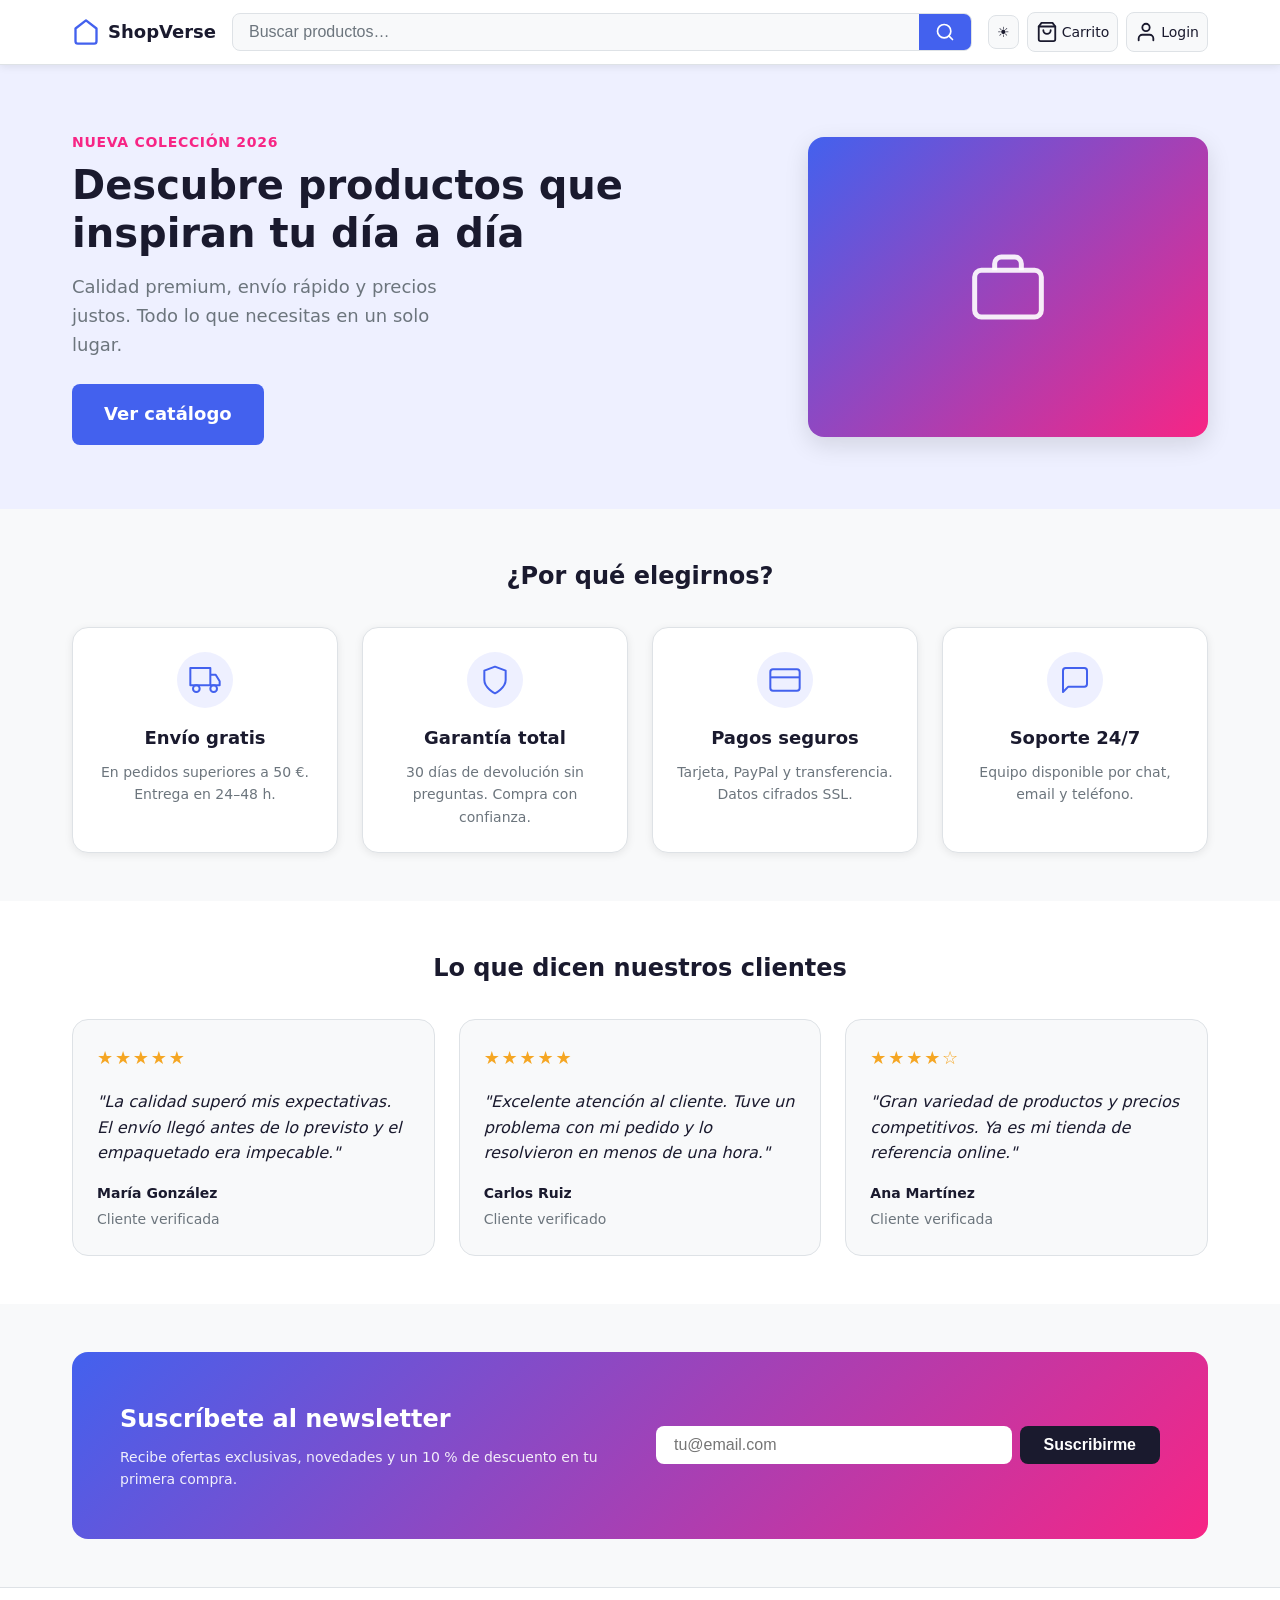
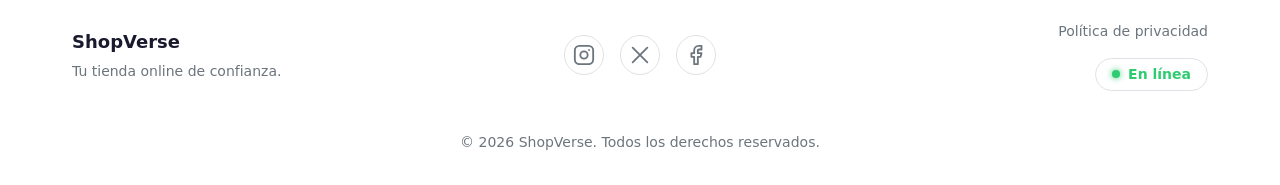
==== index.html @ f58f9dfb "1raversion" ====
<!DOCTYPE html>
<html lang="es" data-theme="light">
<head>
  <meta charset="UTF-8">
  <meta name="viewport" content="width=device-width, initial-scale=1.0">
  <title>Tienda — E-commerce</title>
  <script>
    (function () {
      var t = localStorage.getItem('theme');
      if (t === 'light' || t === 'dark') document.documentElement.setAttribute('data-theme', t);
    })();
  </script>
  <link rel="stylesheet" href="styles.css">
  <script src="theme.js" defer></script>
</head>
<body>
  <header class="site-header" id="inicio">
    <div class="site-header__inner container">
      <a href="#inicio" class="site-header__logo" aria-label="ShopVerse — Inicio">
        <svg class="site-header__logo-icon" width="28" height="28" viewBox="0 0 24 24" fill="none" aria-hidden="true">
          <path d="M3 9l9-7 9 7v11a2 2 0 01-2 2H5a2 2 0 01-2-2V9z" stroke="currentColor" stroke-width="2" stroke-linecap="round" stroke-linejoin="round"/>
        </svg>
        ShopVerse
      </a>

      <form class="site-header__search" role="search" action="#catalogo">
        <label for="search-input" class="visually-hidden">Buscar productos</label>
        <input
          type="search"
          id="search-input"
          name="q"
          placeholder="Buscar productos…"
          autocomplete="off"
        >
        <button type="submit" aria-label="Buscar">
          <svg width="20" height="20" viewBox="0 0 24 24" fill="none" aria-hidden="true">
            <circle cx="11" cy="11" r="8" stroke="currentColor" stroke-width="2"/>
            <path d="M21 21l-4.35-4.35" stroke="currentColor" stroke-width="2" stroke-linecap="round"/>
          </svg>
        </button>
      </form>

      <nav class="site-header__actions" aria-label="Acciones de usuario">
        <button
          type="button"
          id="theme-toggle"
          class="site-header__action-btn"
          aria-label="Cambiar tema"
          aria-pressed="false"
        >
          <span class="theme-toggle__icon theme-toggle__icon--light" aria-hidden="true">☀</span>
          <span class="theme-toggle__icon theme-toggle__icon--dark" aria-hidden="true">☾</span>
        </button>

        <a href="#carrito" class="site-header__action-btn" aria-label="Carrito">
          <svg width="22" height="22" viewBox="0 0 24 24" fill="none" aria-hidden="true">
            <path d="M6 2L3 6v14a2 2 0 002 2h14a2 2 0 002-2V6l-3-4H6z" stroke="currentColor" stroke-width="2" stroke-linecap="round" stroke-linejoin="round"/>
            <path d="M3 6h18M16 10a4 4 0 01-8 0" stroke="currentColor" stroke-width="2" stroke-linecap="round" stroke-linejoin="round"/>
          </svg>
          <span class="site-header__action-label">Carrito</span>
        </a>

        <a href="#login" class="site-header__action-btn" aria-label="Iniciar sesión">
          <svg width="22" height="22" viewBox="0 0 24 24" fill="none" aria-hidden="true">
            <path d="M20 21v-2a4 4 0 00-4-4H8a4 4 0 00-4 4v2" stroke="currentColor" stroke-width="2" stroke-linecap="round" stroke-linejoin="round"/>
            <circle cx="12" cy="7" r="4" stroke="currentColor" stroke-width="2"/>
          </svg>
          <span class="site-header__action-label">Login</span>
        </a>
      </nav>
    </div>
  </header>

  <main>
    <section class="hero" aria-labelledby="hero-title">
      <div class="hero__inner container">
        <div class="hero__content">
          <p class="hero__eyebrow">Nueva colección 2026</p>
          <h1 class="hero__title" id="hero-title">Descubre productos que inspiran tu día a día</h1>
          <p class="hero__subtitle">
            Calidad premium, envío rápido y precios justos. Todo lo que necesitas en un solo lugar.
          </p>
          <a href="#catalogo" class="hero__cta btn btn--primary">Ver catálogo</a>
        </div>
        <div class="hero__visual" aria-hidden="true">
          <div class="hero__placeholder">
            <svg width="80" height="80" viewBox="0 0 24 24" fill="none">
              <rect x="2" y="7" width="20" height="14" rx="2" stroke="currentColor" stroke-width="1.5"/>
              <path d="M16 7V5a2 2 0 00-2-2h-4a2 2 0 00-2 2v2" stroke="currentColor" stroke-width="1.5"/>
            </svg>
          </div>
        </div>
      </div>
    </section>

    <section class="benefits" aria-labelledby="benefits-title">
      <div class="container">
        <h2 class="section-title" id="benefits-title">¿Por qué elegirnos?</h2>
        <div class="benefits__grid">
          <article class="benefits__card">
            <div class="benefits__icon" aria-hidden="true">
              <svg width="32" height="32" viewBox="0 0 24 24" fill="none">
                <path d="M1 3h15v13H1zM16 8h4l3 5v3h-7V8z" stroke="currentColor" stroke-width="1.5" stroke-linejoin="round"/>
                <circle cx="5.5" cy="18.5" r="2.5" stroke="currentColor" stroke-width="1.5"/>
                <circle cx="18.5" cy="18.5" r="2.5" stroke="currentColor" stroke-width="1.5"/>
              </svg>
            </div>
            <h3 class="benefits__card-title">Envío gratis</h3>
            <p class="benefits__card-text">En pedidos superiores a 50 €. Entrega en 24–48 h.</p>
          </article>

          <article class="benefits__card">
            <div class="benefits__icon" aria-hidden="true">
              <svg width="32" height="32" viewBox="0 0 24 24" fill="none">
                <path d="M12 22s8-4 8-10V5l-8-3-8 3v7c0 6 8 10 8 10z" stroke="currentColor" stroke-width="1.5" stroke-linejoin="round"/>
              </svg>
            </div>
            <h3 class="benefits__card-title">Garantía total</h3>
            <p class="benefits__card-text">30 días de devolución sin preguntas. Compra con confianza.</p>
          </article>

          <article class="benefits__card">
            <div class="benefits__icon" aria-hidden="true">
              <svg width="32" height="32" viewBox="0 0 24 24" fill="none">
                <rect x="1" y="4" width="22" height="16" rx="2" stroke="currentColor" stroke-width="1.5"/>
                <path d="M1 10h22" stroke="currentColor" stroke-width="1.5"/>
              </svg>
            </div>
            <h3 class="benefits__card-title">Pagos seguros</h3>
            <p class="benefits__card-text">Tarjeta, PayPal y transferencia. Datos cifrados SSL.</p>
          </article>

          <article class="benefits__card">
            <div class="benefits__icon" aria-hidden="true">
              <svg width="32" height="32" viewBox="0 0 24 24" fill="none">
                <path d="M21 15a2 2 0 01-2 2H7l-4 4V5a2 2 0 012-2h14a2 2 0 012 2z" stroke="currentColor" stroke-width="1.5" stroke-linejoin="round"/>
              </svg>
            </div>
            <h3 class="benefits__card-title">Soporte 24/7</h3>
            <p class="benefits__card-text">Equipo disponible por chat, email y teléfono.</p>
          </article>
        </div>
      </div>
    </section>

    <section class="testimonials" aria-labelledby="testimonials-title">
      <div class="container">
        <h2 class="section-title" id="testimonials-title">Lo que dicen nuestros clientes</h2>
        <div class="testimonials__grid">
          <blockquote class="testimonials__card">
            <div class="testimonials__stars" aria-label="5 de 5 estrellas">★★★★★</div>
            <p class="testimonials__quote">
              "La calidad superó mis expectativas. El envío llegó antes de lo previsto y el empaquetado era impecable."
            </p>
            <footer class="testimonials__author">
              <cite>María González</cite>
              <span class="testimonials__role">Cliente verificada</span>
            </footer>
          </blockquote>

          <blockquote class="testimonials__card">
            <div class="testimonials__stars" aria-label="5 de 5 estrellas">★★★★★</div>
            <p class="testimonials__quote">
              "Excelente atención al cliente. Tuve un problema con mi pedido y lo resolvieron en menos de una hora."
            </p>
            <footer class="testimonials__author">
              <cite>Carlos Ruiz</cite>
              <span class="testimonials__role">Cliente verificado</span>
            </footer>
          </blockquote>

          <blockquote class="testimonials__card">
            <div class="testimonials__stars" aria-label="4 de 5 estrellas">★★★★☆</div>
            <p class="testimonials__quote">
              "Gran variedad de productos y precios competitivos. Ya es mi tienda de referencia online."
            </p>
            <footer class="testimonials__author">
              <cite>Ana Martínez</cite>
              <span class="testimonials__role">Cliente verificada</span>
            </footer>
          </blockquote>
        </div>
      </div>
    </section>

    <section class="newsletter" aria-labelledby="newsletter-title">
      <div class="container">
        <div class="newsletter__inner">
          <div class="newsletter__content">
            <h2 class="newsletter__title" id="newsletter-title">Suscríbete al newsletter</h2>
            <p class="newsletter__text">
              Recibe ofertas exclusivas, novedades y un 10 % de descuento en tu primera compra.
            </p>
          </div>
          <form class="newsletter__form" id="newsletter-form" action="#" method="post">
            <label for="newsletter-email" class="visually-hidden">Correo electrónico</label>
            <input
              type="email"
              id="newsletter-email"
              name="email"
              placeholder="tu@email.com"
              required
              autocomplete="email"
            >
            <button type="submit" class="btn btn--primary">Suscribirme</button>
          </form>
        </div>
      </div>
    </section>
  </main>

  <footer class="site-footer">
    <div class="site-footer__inner container">
      <div class="site-footer__brand">
        <a href="#inicio" class="site-footer__logo">ShopVerse</a>
        <p class="site-footer__tagline">Tu tienda online de confianza.</p>
      </div>

      <nav class="site-footer__social" aria-label="Redes sociales">
        <a href="https://instagram.com" target="_blank" rel="noopener noreferrer" aria-label="Instagram">
          <svg width="22" height="22" viewBox="0 0 24 24" fill="none" aria-hidden="true">
            <rect x="2" y="2" width="20" height="20" rx="5" stroke="currentColor" stroke-width="2"/>
            <circle cx="12" cy="12" r="4" stroke="currentColor" stroke-width="2"/>
            <circle cx="17.5" cy="6.5" r="1" fill="currentColor"/>
          </svg>
        </a>
        <a href="https://twitter.com" target="_blank" rel="noopener noreferrer" aria-label="X (Twitter)">
          <svg width="22" height="22" viewBox="0 0 24 24" fill="none" aria-hidden="true">
            <path d="M4 4l16 16M20 4L4 20" stroke="currentColor" stroke-width="2" stroke-linecap="round"/>
          </svg>
        </a>
        <a href="https://facebook.com" target="_blank" rel="noopener noreferrer" aria-label="Facebook">
          <svg width="22" height="22" viewBox="0 0 24 24" fill="none" aria-hidden="true">
            <path d="M18 2h-3a5 5 0 00-5 5v3H7v4h3v8h4v-8h3l1-4h-4V7a1 1 0 011-1h3V2z" stroke="currentColor" stroke-width="2" stroke-linejoin="round"/>
          </svg>
        </a>
      </nav>

      <div class="site-footer__meta">
        <a href="#privacidad" class="site-footer__link">Política de privacidad</a>
        <span id="connection-status" class="status--online" role="status" aria-live="polite">En línea</span>
      </div>

      <p class="site-footer__copy">&copy; 2026 ShopVerse. Todos los derechos reservados.</p>
    </div>
  </footer>
</body>
</html>
---- styles.css ----
/* ==========================================================================
   ShopVerse — E-commerce base styles (mobile-first, CSS3 puro)
   ========================================================================== */

/* --- Variables globales (tema claro) --- */
:root {
  --color-bg: #f8f9fa;
  --color-surface: #ffffff;
  --color-text: #1a1a2e;
  --color-text-muted: #6c757d;
  --color-primary: #4361ee;
  --color-primary-hover: #3a56d4;
  --color-accent: #f72585;
  --color-border: #dee2e6;
  --color-success: #2ecc71;
  --color-error: #e74c3c;
  --color-hero-bg: #eef0ff;
  --color-star: #f5a623;

  --font-family: system-ui, -apple-system, "Segoe UI", Roboto, sans-serif;
  --font-size-base: 1rem;
  --font-size-sm: 0.875rem;
  --font-size-lg: 1.125rem;
  --font-size-xl: 1.5rem;
  --font-size-2xl: 2rem;
  --font-size-3xl: 2.5rem;

  --space-xs: 0.25rem;
  --space-sm: 0.5rem;
  --space-md: 1rem;
  --space-lg: 1.5rem;
  --space-xl: 2rem;
  --space-2xl: 3rem;
  --space-3xl: 4rem;

  --header-height: 4rem;
  --max-width: 1200px;
  --radius: 0.5rem;
  --radius-lg: 1rem;
  --shadow: 0 2px 8px rgba(0, 0, 0, 0.08);
  --shadow-lg: 0 8px 24px rgba(0, 0, 0, 0.12);
  --transition: 0.2s ease;
}

/* --- Tema oscuro --- */
[data-theme="dark"] {
  --color-bg: #0f0f1a;
  --color-surface: #1a1a2e;
  --color-text: #e8e8f0;
  --color-text-muted: #a0a0b0;
  --color-primary: #6c8cff;
  --color-primary-hover: #5a7af0;
  --color-border: #2d2d44;
  --color-hero-bg: #16162a;
  --shadow: 0 2px 8px rgba(0, 0, 0, 0.4);
  --shadow-lg: 0 8px 24px rgba(0, 0, 0, 0.5);
}

/* --- Reset mínimo --- */
*,
*::before,
*::after {
  box-sizing: border-box;
  margin: 0;
  padding: 0;
}

html {
  scroll-behavior: smooth;
}

body {
  font-family: var(--font-family);
  font-size: var(--font-size-base);
  line-height: 1.6;
  color: var(--color-text);
  background-color: var(--color-bg);
  transition: background-color var(--transition), color var(--transition);
}

img,
svg {
  display: block;
  max-width: 100%;
}

a {
  color: var(--color-primary);
  text-decoration: none;
  transition: color var(--transition);
}

a:hover {
  color: var(--color-primary-hover);
}

:focus-visible {
  outline: 2px solid var(--color-primary);
  outline-offset: 2px;
}

.visually-hidden {
  position: absolute;
  width: 1px;
  height: 1px;
  padding: 0;
  margin: -1px;
  overflow: hidden;
  clip: rect(0, 0, 0, 0);
  white-space: nowrap;
  border: 0;
}

.container {
  width: 100%;
  max-width: var(--max-width);
  margin-inline: auto;
  padding-inline: var(--space-md);
}

.section-title {
  font-size: var(--font-size-xl);
  font-weight: 700;
  text-align: center;
  margin-bottom: var(--space-xl);
}

/* --- Botones --- */
.btn {
  display: inline-flex;
  align-items: center;
  justify-content: center;
  padding: var(--space-sm) var(--space-lg);
  font-size: var(--font-size-base);
  font-weight: 600;
  border: none;
  border-radius: var(--radius);
  cursor: pointer;
  transition: background-color var(--transition), transform var(--transition);
}

.btn--primary {
  background-color: var(--color-primary);
  color: #ffffff;
}

.btn--primary:hover {
  background-color: var(--color-primary-hover);
  color: #ffffff;
  transform: translateY(-1px);
}

/* ==========================================================================
   Header
   ========================================================================== */
.site-header {
  position: sticky;
  top: 0;
  z-index: 100;
  background-color: var(--color-surface);
  border-bottom: 1px solid var(--color-border);
  box-shadow: var(--shadow);
  transition: background-color var(--transition), border-color var(--transition);
}

.site-header__inner {
  display: flex;
  flex-direction: column;
  gap: var(--space-md);
  padding-block: var(--space-md);
}

.site-header__logo {
  display: inline-flex;
  align-items: center;
  gap: var(--space-sm);
  font-size: var(--font-size-lg);
  font-weight: 700;
  color: var(--color-text);
}

.site-header__logo:hover {
  color: var(--color-primary);
}

.site-header__logo-icon {
  color: var(--color-primary);
}

.site-header__search {
  display: flex;
  width: 100%;
  border: 1px solid var(--color-border);
  border-radius: var(--radius);
  overflow: hidden;
  background-color: var(--color-bg);
  transition: border-color var(--transition);
}

.site-header__search:focus-within {
  border-color: var(--color-primary);
}

.site-header__search input {
  flex: 1;
  padding: var(--space-sm) var(--space-md);
  border: none;
  background: transparent;
  color: var(--color-text);
  font-size: var(--font-size-base);
  min-width: 0;
}

.site-header__search input::placeholder {
  color: var(--color-text-muted);
}

.site-header__search button {
  display: flex;
  align-items: center;
  justify-content: center;
  padding: var(--space-sm) var(--space-md);
  border: none;
  background-color: var(--color-primary);
  color: #ffffff;
  cursor: pointer;
  transition: background-color var(--transition);
}

.site-header__search button:hover {
  background-color: var(--color-primary-hover);
}

.site-header__actions {
  display: flex;
  align-items: center;
  justify-content: center;
  gap: var(--space-sm);
}

.site-header__action-btn {
  display: inline-flex;
  align-items: center;
  gap: var(--space-xs);
  padding: var(--space-sm);
  border: 1px solid var(--color-border);
  border-radius: var(--radius);
  background-color: var(--color-bg);
  color: var(--color-text);
  font-size: var(--font-size-sm);
  cursor: pointer;
  transition: background-color var(--transition), border-color var(--transition), color var(--transition);
}

.site-header__action-btn:hover {
  border-color: var(--color-primary);
  color: var(--color-primary);
}

.site-header__action-label {
  display: none;
}

/* Theme toggle icons */
.theme-toggle__icon--dark {
  display: none;
}

[data-theme="dark"] .theme-toggle__icon--light {
  display: none;
}

[data-theme="dark"] .theme-toggle__icon--dark {
  display: inline;
}

/* ==========================================================================
   Hero
   ========================================================================== */
.hero {
  background-color: var(--color-hero-bg);
  padding-block: var(--space-2xl);
  transition: background-color var(--transition);
}

.hero__inner {
  display: flex;
  flex-direction: column;
  gap: var(--space-xl);
  align-items: center;
}

.hero__content {
  text-align: center;
}

.hero__eyebrow {
  display: inline-block;
  font-size: var(--font-size-sm);
  font-weight: 600;
  text-transform: uppercase;
  letter-spacing: 0.05em;
  color: var(--color-accent);
  margin-bottom: var(--space-sm);
}

.hero__title {
  font-size: var(--font-size-2xl);
  font-weight: 800;
  line-height: 1.2;
  margin-bottom: var(--space-md);
}

.hero__subtitle {
  font-size: var(--font-size-lg);
  color: var(--color-text-muted);
  margin-bottom: var(--space-lg);
  max-width: 36ch;
  margin-inline: auto;
}

.hero__cta {
  font-size: var(--font-size-lg);
  padding: var(--space-md) var(--space-xl);
}

.hero__visual {
  width: 100%;
  max-width: 400px;
}

.hero__placeholder {
  display: flex;
  align-items: center;
  justify-content: center;
  aspect-ratio: 4 / 3;
  background: linear-gradient(135deg, var(--color-primary) 0%, var(--color-accent) 100%);
  border-radius: var(--radius-lg);
  color: rgba(255, 255, 255, 0.9);
  box-shadow: var(--shadow-lg);
}

/* ==========================================================================
   Benefits
   ========================================================================== */
.benefits {
  padding-block: var(--space-2xl);
}

.benefits__grid {
  display: grid;
  grid-template-columns: 1fr;
  gap: var(--space-lg);
}

.benefits__card {
  background-color: var(--color-surface);
  border: 1px solid var(--color-border);
  border-radius: var(--radius-lg);
  padding: var(--space-lg);
  text-align: center;
  box-shadow: var(--shadow);
  transition: background-color var(--transition), border-color var(--transition), transform var(--transition);
}

.benefits__card:hover {
  transform: translateY(-2px);
  box-shadow: var(--shadow-lg);
}

.benefits__icon {
  display: inline-flex;
  align-items: center;
  justify-content: center;
  width: 3.5rem;
  height: 3.5rem;
  margin-bottom: var(--space-md);
  background-color: var(--color-hero-bg);
  border-radius: 50%;
  color: var(--color-primary);
}

.benefits__card-title {
  font-size: var(--font-size-lg);
  font-weight: 700;
  margin-bottom: var(--space-sm);
}

.benefits__card-text {
  font-size: var(--font-size-sm);
  color: var(--color-text-muted);
}

/* ==========================================================================
   Testimonials
   ========================================================================== */
.testimonials {
  padding-block: var(--space-2xl);
  background-color: var(--color-surface);
  transition: background-color var(--transition);
}

.testimonials__grid {
  display: grid;
  grid-template-columns: 1fr;
  gap: var(--space-lg);
}

.testimonials__card {
  background-color: var(--color-bg);
  border: 1px solid var(--color-border);
  border-radius: var(--radius-lg);
  padding: var(--space-lg);
  transition: background-color var(--transition), border-color var(--transition);
}

.testimonials__stars {
  color: var(--color-star);
  font-size: var(--font-size-lg);
  letter-spacing: 0.1em;
  margin-bottom: var(--space-md);
}

.testimonials__quote {
  font-style: italic;
  color: var(--color-text);
  margin-bottom: var(--space-md);
}

.testimonials__author {
  display: flex;
  flex-direction: column;
  gap: var(--space-xs);
}

.testimonials__author cite {
  font-style: normal;
  font-weight: 700;
  font-size: var(--font-size-sm);
}

.testimonials__role {
  font-size: var(--font-size-sm);
  color: var(--color-text-muted);
}

/* ==========================================================================
   Newsletter
   ========================================================================== */
.newsletter {
  padding-block: var(--space-2xl);
}

.newsletter__inner {
  background: linear-gradient(135deg, var(--color-primary) 0%, var(--color-accent) 100%);
  border-radius: var(--radius-lg);
  padding: var(--space-xl);
  color: #ffffff;
}

.newsletter__title {
  font-size: var(--font-size-xl);
  font-weight: 700;
  margin-bottom: var(--space-sm);
}

.newsletter__text {
  font-size: var(--font-size-sm);
  opacity: 0.9;
  margin-bottom: var(--space-lg);
}

.newsletter__form {
  display: flex;
  flex-direction: column;
  gap: var(--space-sm);
}

.newsletter__form input {
  padding: var(--space-sm) var(--space-md);
  border: 2px solid transparent;
  border-radius: var(--radius);
  font-size: var(--font-size-base);
  color: var(--color-text);
  background-color: #ffffff;
}

.newsletter__form input:focus {
  outline: none;
  border-color: rgba(255, 255, 255, 0.6);
}

.newsletter__form .btn--primary {
  background-color: var(--color-text);
  color: #ffffff;
}

.newsletter__form .btn--primary:hover {
  background-color: #2a2a3e;
}

/* ==========================================================================
   Footer
   ========================================================================== */
.site-footer {
  background-color: var(--color-surface);
  border-top: 1px solid var(--color-border);
  padding-block: var(--space-xl);
  transition: background-color var(--transition), border-color var(--transition);
}

.site-footer__inner {
  display: flex;
  flex-direction: column;
  gap: var(--space-lg);
  text-align: center;
}

.site-footer__logo {
  font-size: var(--font-size-lg);
  font-weight: 700;
  color: var(--color-text);
}

.site-footer__tagline {
  font-size: var(--font-size-sm);
  color: var(--color-text-muted);
  margin-top: var(--space-xs);
}

.site-footer__social {
  display: flex;
  justify-content: center;
  gap: var(--space-md);
}

.site-footer__social a {
  display: flex;
  align-items: center;
  justify-content: center;
  width: 2.5rem;
  height: 2.5rem;
  border: 1px solid var(--color-border);
  border-radius: 50%;
  color: var(--color-text-muted);
  transition: color var(--transition), border-color var(--transition), background-color var(--transition);
}

.site-footer__social a:hover {
  color: var(--color-primary);
  border-color: var(--color-primary);
  background-color: var(--color-bg);
}

.site-footer__meta {
  display: flex;
  flex-direction: column;
  align-items: center;
  gap: var(--space-md);
}

.site-footer__link {
  font-size: var(--font-size-sm);
  color: var(--color-text-muted);
}

.site-footer__link:hover {
  color: var(--color-primary);
}

.site-footer__copy {
  font-size: var(--font-size-sm);
  color: var(--color-text-muted);
}

/* --- Indicador Online/Offline --- */
#connection-status {
  display: inline-flex;
  align-items: center;
  gap: var(--space-sm);
  font-size: var(--font-size-sm);
  font-weight: 600;
  padding: var(--space-xs) var(--space-md);
  border-radius: 999px;
  border: 1px solid var(--color-border);
}

#connection-status::before {
  content: "";
  width: 0.5rem;
  height: 0.5rem;
  border-radius: 50%;
  flex-shrink: 0;
}

.status--online {
  color: var(--color-success);
}

.status--online::before {
  background-color: var(--color-success);
  box-shadow: 0 0 6px var(--color-success);
}

.status--offline {
  color: var(--color-error);
}

.status--offline::before {
  background-color: var(--color-error);
  box-shadow: 0 0 6px var(--color-error);
}

/* ==========================================================================
   Media Queries (mobile-first)
   ========================================================================== */

@media (min-width: 480px) {
  .benefits__grid {
    grid-template-columns: repeat(2, 1fr);
  }
}

@media (min-width: 768px) {
  .site-header__inner {
    flex-direction: row;
    flex-wrap: wrap;
    align-items: center;
    min-height: var(--header-height);
    padding-block: var(--space-sm);
  }

  .site-header__logo {
    flex-shrink: 0;
  }

  .site-header__search {
    flex: 1;
    min-width: 200px;
  }

  .site-header__actions {
    flex-shrink: 0;
  }

  .site-header__action-label {
    display: inline;
  }

  .hero {
    padding-block: var(--space-3xl);
  }

  .hero__inner {
    flex-direction: row;
    text-align: left;
  }

  .hero__content {
    flex: 1;
    text-align: left;
  }

  .hero__subtitle {
    margin-inline: 0;
  }

  .hero__title {
    font-size: var(--font-size-3xl);
  }

  .hero__visual {
    flex: 1;
  }

  .testimonials__grid {
    grid-template-columns: repeat(2, 1fr);
  }

  .newsletter__inner {
    display: flex;
    align-items: center;
    gap: var(--space-xl);
    padding: var(--space-2xl);
  }

  .newsletter__content {
    flex: 1;
  }

  .newsletter__text {
    margin-bottom: 0;
  }

  .newsletter__form {
    flex: 1;
    flex-direction: row;
  }

  .newsletter__form input {
    flex: 1;
  }

  .site-footer__inner {
    display: grid;
    grid-template-columns: 1fr auto 1fr;
    grid-template-rows: auto auto;
    text-align: left;
    align-items: center;
  }

  .site-footer__brand {
    grid-column: 1;
  }

  .site-footer__social {
    grid-column: 2;
    justify-self: center;
  }

  .site-footer__meta {
    grid-column: 3;
    align-items: flex-end;
  }

  .site-footer__copy {
    grid-column: 1 / -1;
    text-align: center;
    margin-top: var(--space-md);
  }
}

@media (min-width: 1024px) {
  .container {
    padding-inline: var(--space-xl);
  }

  .benefits__grid {
    grid-template-columns: repeat(4, 1fr);
  }

  .testimonials__grid {
    grid-template-columns: repeat(3, 1fr);
  }
}
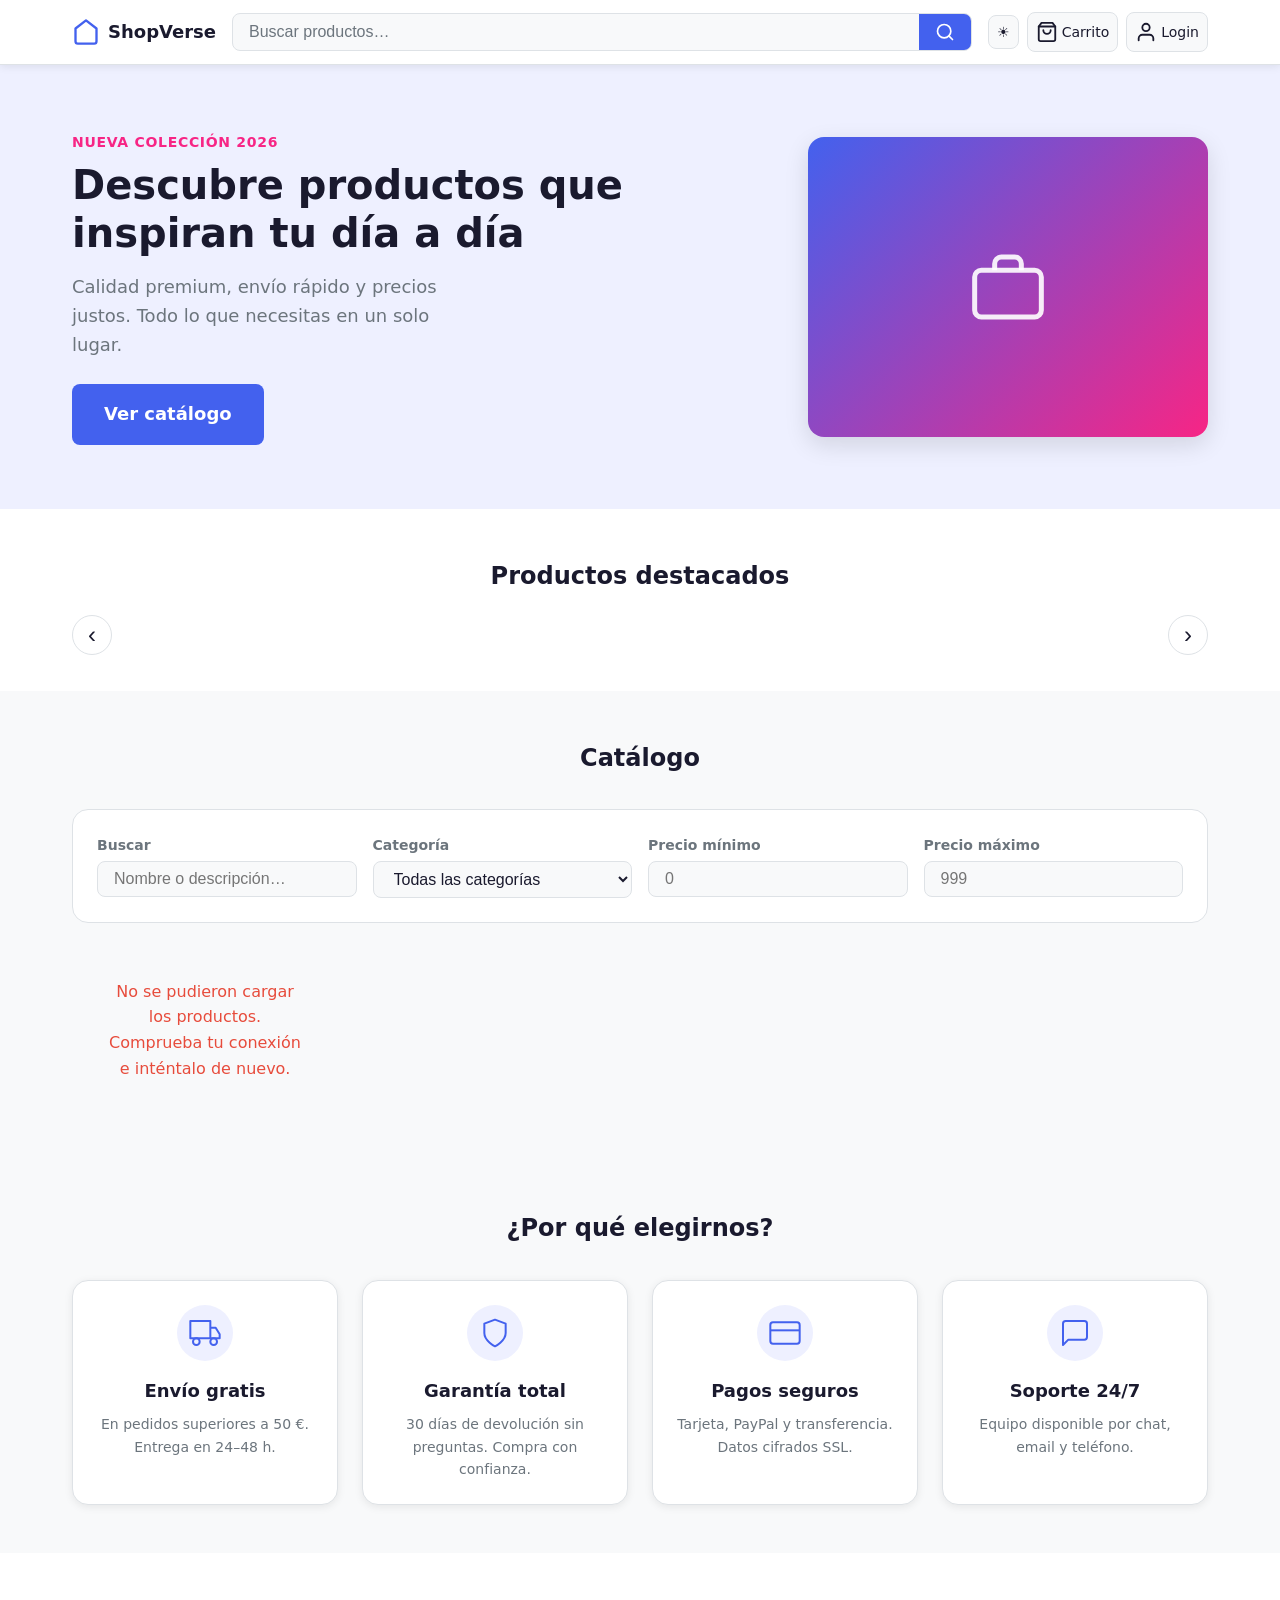
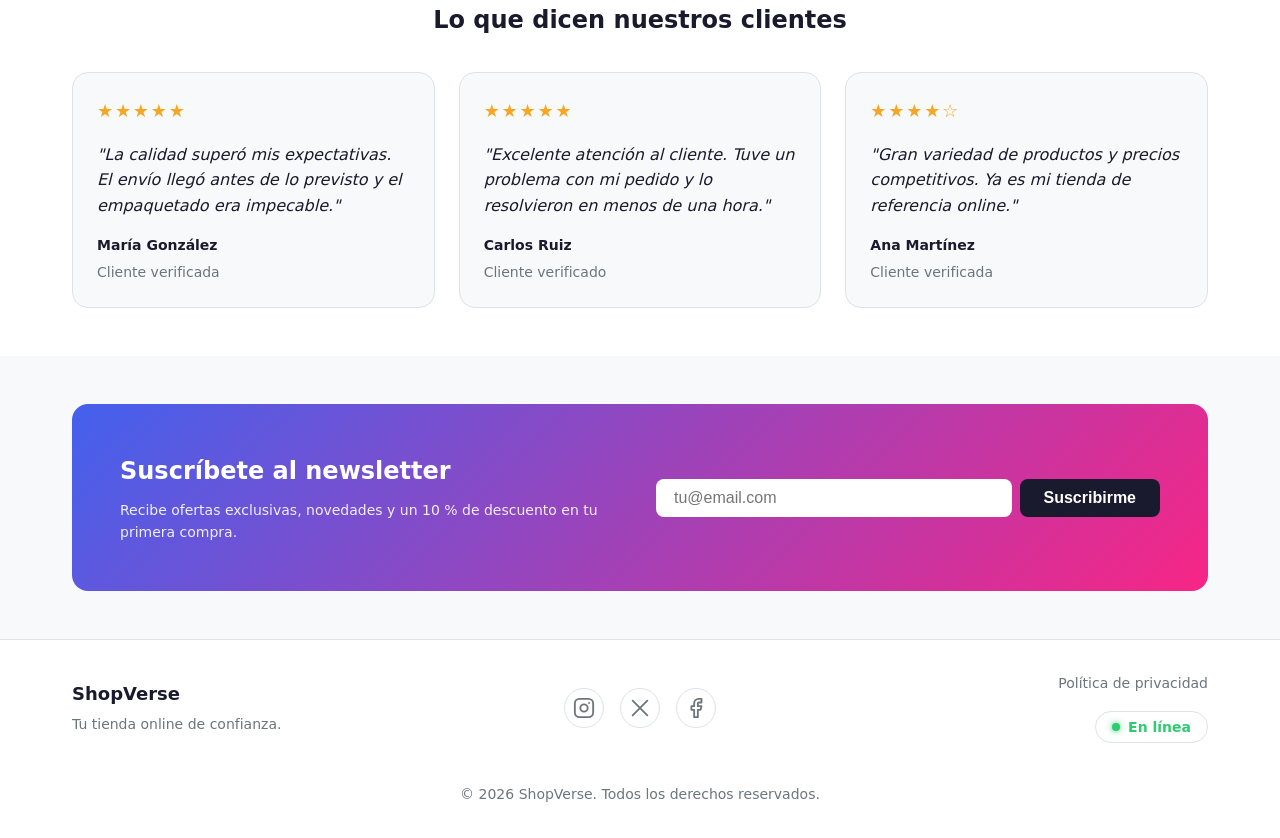
==== commit 11e01a52: "2da_Versión" ====
--- a/index.html
+++ b/index.html
@@ -12,6 +12,7 @@
   </script>
   <link rel="stylesheet" href="styles.css">
   <script src="theme.js" defer></script>
+  <script src="data.js" defer></script>
 </head>
 <body>
   <header class="site-header" id="inicio">
@@ -93,6 +94,55 @@
       </div>
     </section>
 
+    <section class="featured" aria-labelledby="featured-title">
+      <div class="container">
+        <h2 class="section-title" id="featured-title">Productos destacados</h2>
+        <div class="carousel" aria-roledescription="carrusel">
+          <button type="button" class="carousel__btn carousel__btn--prev" id="carousel-prev" aria-label="Producto anterior">
+            ‹
+          </button>
+          <div class="carousel__viewport">
+            <div class="carousel__track" id="carousel-track"></div>
+          </div>
+          <button type="button" class="carousel__btn carousel__btn--next" id="carousel-next" aria-label="Producto siguiente">
+            ›
+          </button>
+          <div class="carousel__dots" id="carousel-dots" role="tablist" aria-label="Navegación del carrusel"></div>
+        </div>
+      </div>
+    </section>
+
+    <section class="catalog" id="catalogo" aria-labelledby="catalog-title">
+      <div class="container">
+        <h2 class="section-title" id="catalog-title">Catálogo</h2>
+
+        <aside class="catalog__filters" aria-label="Filtros del catálogo">
+          <div class="catalog__filter-group">
+            <label for="filter-search">Buscar</label>
+            <input type="search" id="filter-search" placeholder="Nombre o descripción…" autocomplete="off">
+          </div>
+          <div class="catalog__filter-group">
+            <label for="filter-category">Categoría</label>
+            <select id="filter-category">
+              <option value="">Todas las categorías</option>
+            </select>
+          </div>
+          <div class="catalog__filter-group catalog__filter-group--range">
+            <label for="filter-min-price">Precio mínimo</label>
+            <input type="number" id="filter-min-price" min="0" step="0.01" placeholder="0">
+          </div>
+          <div class="catalog__filter-group catalog__filter-group--range">
+            <label for="filter-max-price">Precio máximo</label>
+            <input type="number" id="filter-max-price" min="0" step="0.01" placeholder="999">
+          </div>
+        </aside>
+
+        <p class="catalog__count" id="catalog-count" aria-live="polite"></p>
+        <p class="catalog__empty" id="catalog-empty" hidden>No se encontraron productos con los filtros seleccionados.</p>
+        <div class="catalog__grid" id="catalog-grid"></div>
+      </div>
+    </section>
+
     <section class="benefits" aria-labelledby="benefits-title">
       <div class="container">
         <h2 class="section-title" id="benefits-title">¿Por qué elegirnos?</h2>
--- a/styles.css
+++ b/styles.css
@@ -612,11 +612,264 @@
 }
 
 /* ==========================================================================
+   Featured Carousel
+   ========================================================================== */
+.featured {
+  padding-block: var(--space-2xl);
+  background-color: var(--color-surface);
+  transition: background-color var(--transition);
+}
+
+.carousel {
+  position: relative;
+  display: flex;
+  flex-direction: column;
+  align-items: center;
+  gap: var(--space-md);
+}
+
+.carousel__viewport {
+  width: 100%;
+  overflow: hidden;
+}
+
+.carousel__track {
+  display: grid;
+  grid-template-columns: 1fr;
+  gap: var(--space-md);
+}
+
+.carousel__slide {
+  display: none;
+}
+
+.carousel__slide--active {
+  display: block;
+}
+
+.carousel__btn {
+  position: absolute;
+  top: 50%;
+  transform: translateY(-50%);
+  z-index: 2;
+  width: 2.5rem;
+  height: 2.5rem;
+  border: 1px solid var(--color-border);
+  border-radius: 50%;
+  background-color: var(--color-surface);
+  color: var(--color-text);
+  font-size: var(--font-size-xl);
+  line-height: 1;
+  cursor: pointer;
+  transition: background-color var(--transition), border-color var(--transition);
+}
+
+.carousel__btn:hover {
+  border-color: var(--color-primary);
+  color: var(--color-primary);
+}
+
+.carousel__btn--prev {
+  left: 0;
+}
+
+.carousel__btn--next {
+  right: 0;
+}
+
+.carousel__dots {
+  display: flex;
+  gap: var(--space-sm);
+  justify-content: center;
+}
+
+.carousel__dot {
+  width: 0.625rem;
+  height: 0.625rem;
+  border: none;
+  border-radius: 50%;
+  background-color: var(--color-border);
+  cursor: pointer;
+  padding: 0;
+  transition: background-color var(--transition), transform var(--transition);
+}
+
+.carousel__dot--active {
+  background-color: var(--color-primary);
+  transform: scale(1.2);
+}
+
+/* ==========================================================================
+   Catalog & Product Cards
+   ========================================================================== */
+.catalog {
+  padding-block: var(--space-2xl);
+}
+
+.catalog__filters {
+  display: grid;
+  grid-template-columns: 1fr;
+  gap: var(--space-md);
+  margin-bottom: var(--space-lg);
+  padding: var(--space-lg);
+  background-color: var(--color-surface);
+  border: 1px solid var(--color-border);
+  border-radius: var(--radius-lg);
+  transition: background-color var(--transition), border-color var(--transition);
+}
+
+.catalog__filter-group {
+  display: flex;
+  flex-direction: column;
+  gap: var(--space-xs);
+}
+
+.catalog__filter-group label {
+  font-size: var(--font-size-sm);
+  font-weight: 600;
+  color: var(--color-text-muted);
+}
+
+.catalog__filter-group input,
+.catalog__filter-group select {
+  padding: var(--space-sm) var(--space-md);
+  border: 1px solid var(--color-border);
+  border-radius: var(--radius);
+  background-color: var(--color-bg);
+  color: var(--color-text);
+  font-size: var(--font-size-base);
+  transition: border-color var(--transition);
+}
+
+.catalog__filter-group input:focus,
+.catalog__filter-group select:focus {
+  outline: none;
+  border-color: var(--color-primary);
+}
+
+.catalog__count {
+  font-size: var(--font-size-sm);
+  color: var(--color-text-muted);
+  margin-bottom: var(--space-md);
+}
+
+.catalog__empty {
+  text-align: center;
+  color: var(--color-text-muted);
+  padding: var(--space-xl);
+}
+
+.catalog__error {
+  text-align: center;
+  color: var(--color-error);
+  padding: var(--space-xl);
+}
+
+.catalog__grid {
+  display: grid;
+  grid-template-columns: 1fr;
+  gap: var(--space-lg);
+}
+
+.product-card {
+  display: flex;
+  flex-direction: column;
+  background-color: var(--color-surface);
+  border: 1px solid var(--color-border);
+  border-radius: var(--radius-lg);
+  overflow: hidden;
+  box-shadow: var(--shadow);
+  transition: transform var(--transition), box-shadow var(--transition), background-color var(--transition);
+}
+
+.product-card:hover {
+  transform: translateY(-2px);
+  box-shadow: var(--shadow-lg);
+}
+
+.product-card__image-wrap {
+  display: flex;
+  align-items: center;
+  justify-content: center;
+  padding: var(--space-lg);
+  background-color: var(--color-bg);
+  min-height: 200px;
+}
+
+.product-card__image {
+  max-height: 160px;
+  width: auto;
+  object-fit: contain;
+}
+
+.product-card__body {
+  display: flex;
+  flex-direction: column;
+  gap: var(--space-sm);
+  padding: var(--space-md);
+  flex: 1;
+}
+
+.product-card__category {
+  font-size: var(--font-size-sm);
+  font-weight: 600;
+  text-transform: capitalize;
+  color: var(--color-accent);
+}
+
+.product-card__title {
+  font-size: var(--font-size-sm);
+  font-weight: 600;
+  line-height: 1.4;
+  display: -webkit-box;
+  -webkit-line-clamp: 2;
+  -webkit-box-orient: vertical;
+  overflow: hidden;
+}
+
+.product-card__meta {
+  display: flex;
+  justify-content: space-between;
+  align-items: center;
+  margin-top: auto;
+  padding-top: var(--space-sm);
+}
+
+.product-card__price {
+  font-size: var(--font-size-lg);
+  font-weight: 700;
+  color: var(--color-primary);
+}
+
+.product-card__rating {
+  font-size: var(--font-size-sm);
+  color: var(--color-star);
+  font-weight: 600;
+}
+
+.product-card--carousel {
+  max-width: 360px;
+  margin-inline: auto;
+}
+
+.product-card--carousel .product-card__title {
+  font-size: var(--font-size-base);
+}
+
+/* ==========================================================================
    Media Queries (mobile-first)
    ========================================================================== */
 
 @media (min-width: 480px) {
   .benefits__grid {
+    grid-template-columns: repeat(2, 1fr);
+  }
+
+  .catalog__grid {
+    grid-template-columns: repeat(2, 1fr);
+  }
+
+  .catalog__filters {
     grid-template-columns: repeat(2, 1fr);
   }
 }
@@ -677,6 +930,18 @@
     grid-template-columns: repeat(2, 1fr);
   }
 
+  .catalog__filters {
+    grid-template-columns: repeat(4, 1fr);
+  }
+
+  .catalog__grid {
+    grid-template-columns: repeat(3, 1fr);
+  }
+
+  .carousel {
+    padding-inline: var(--space-3xl);
+  }
+
   .newsletter__inner {
     display: flex;
     align-items: center;
@@ -742,4 +1007,8 @@
   .testimonials__grid {
     grid-template-columns: repeat(3, 1fr);
   }
-}
+
+  .catalog__grid {
+    grid-template-columns: repeat(4, 1fr);
+  }
+}
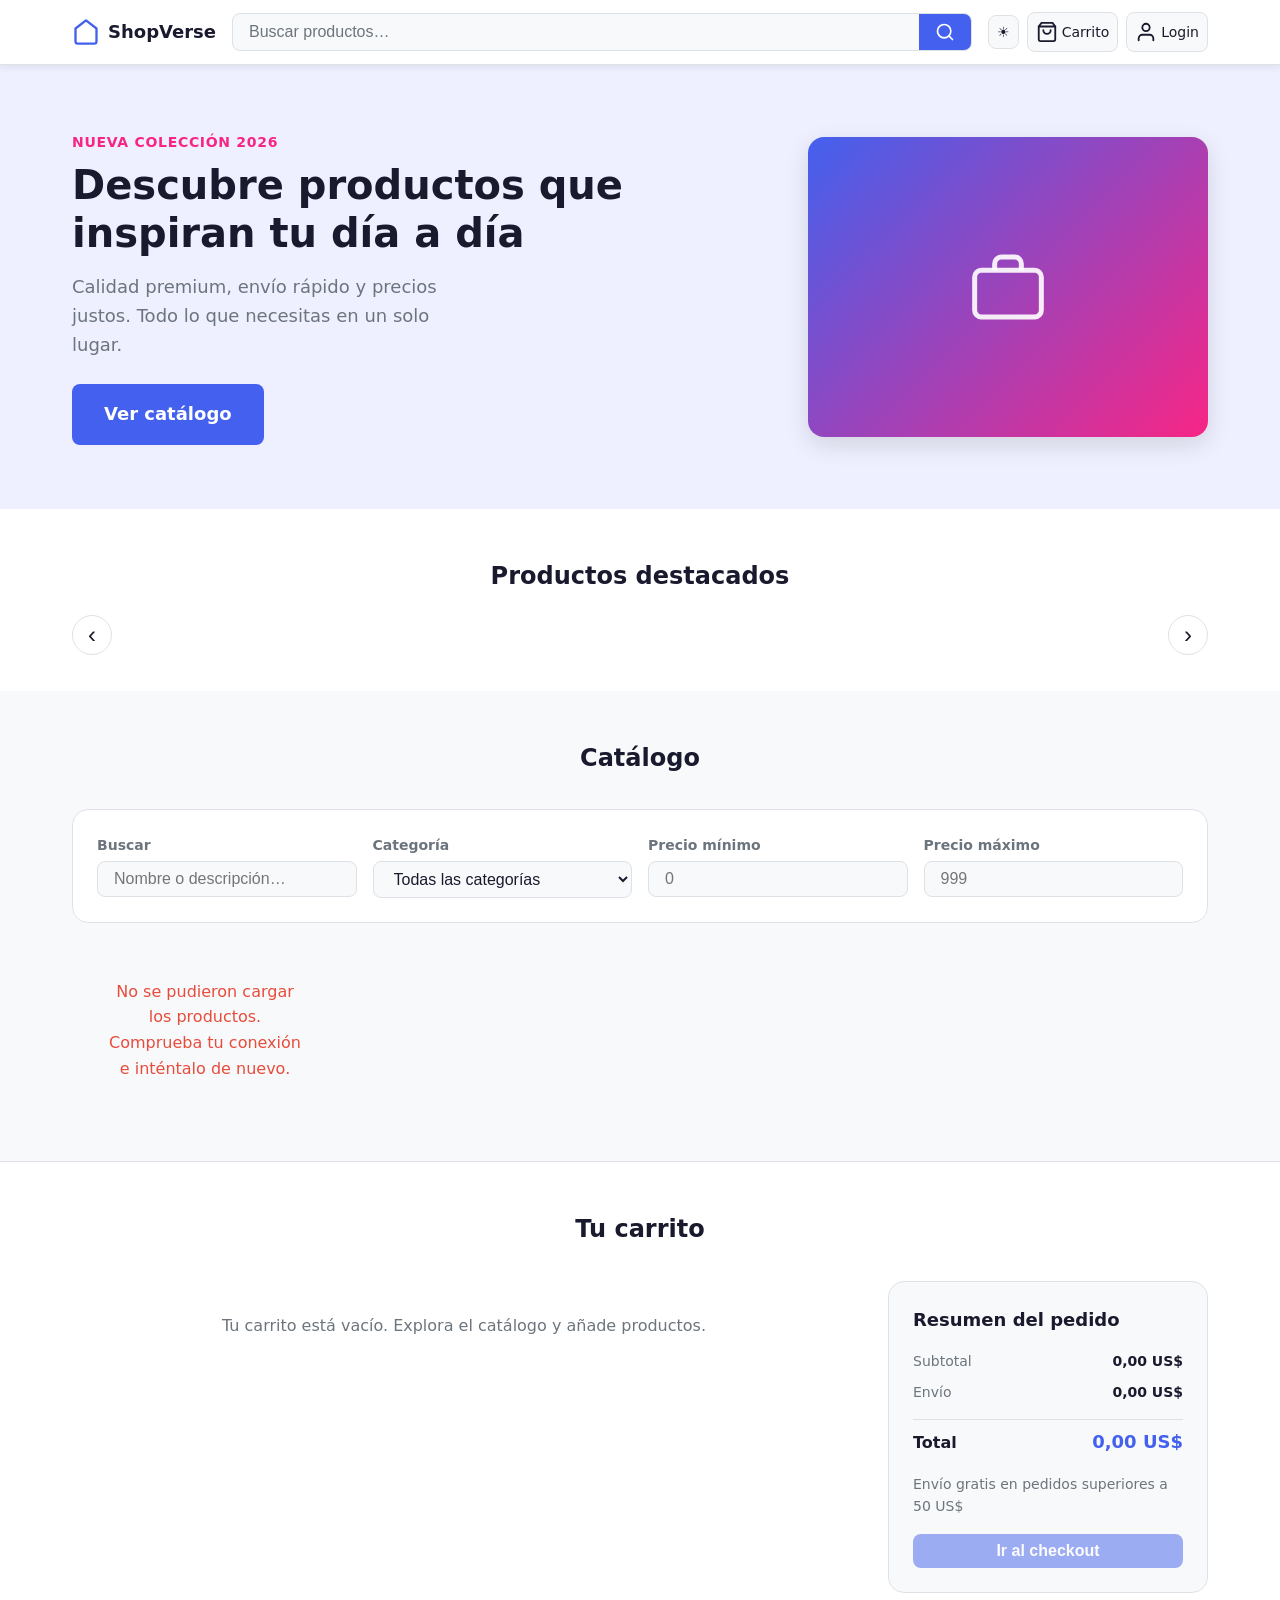
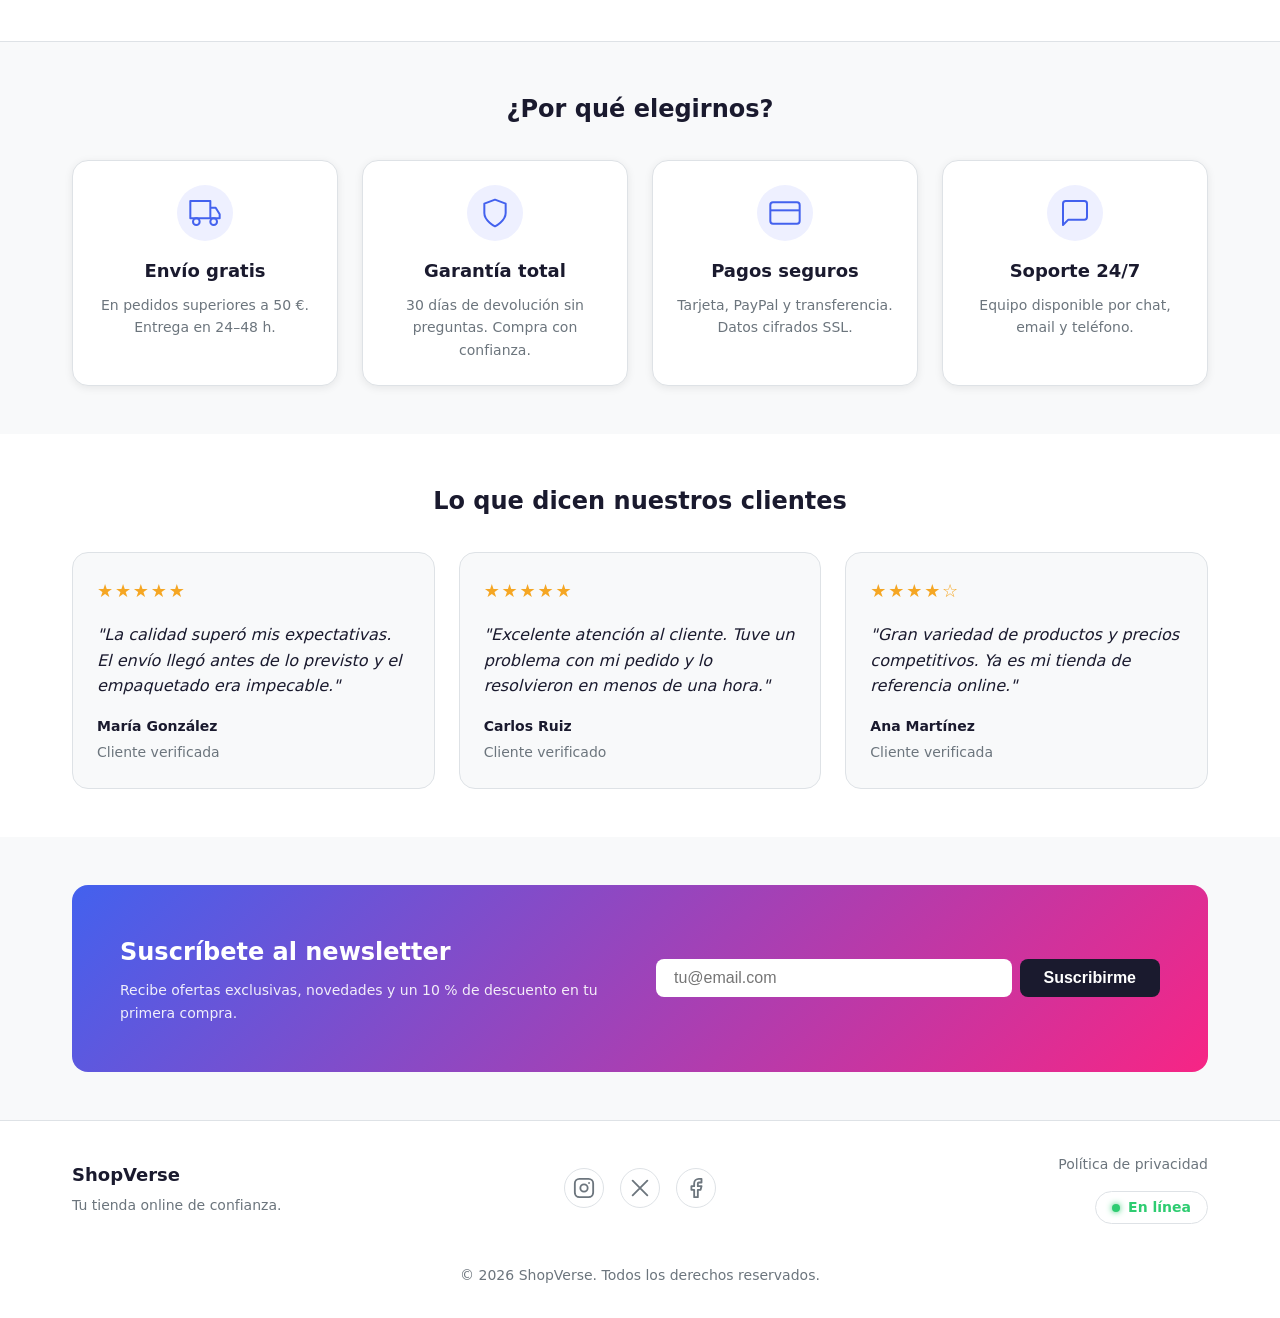
==== commit febdd691: "4ta_Version" ====
--- a/index.html
+++ b/index.html
@@ -13,6 +13,8 @@
   <link rel="stylesheet" href="styles.css">
   <script src="theme.js" defer></script>
   <script src="data.js" defer></script>
+  <script src="auth.js" defer></script>
+  <script src="cart.js" defer></script>
 </head>
 <body>
   <header class="site-header" id="inicio">
@@ -53,15 +55,16 @@
           <span class="theme-toggle__icon theme-toggle__icon--dark" aria-hidden="true">☾</span>
         </button>
 
-        <a href="#carrito" class="site-header__action-btn" aria-label="Carrito">
+        <a href="#carrito" class="site-header__action-btn site-header__cart-link" id="header-cart-link" aria-label="Carrito">
           <svg width="22" height="22" viewBox="0 0 24 24" fill="none" aria-hidden="true">
             <path d="M6 2L3 6v14a2 2 0 002 2h14a2 2 0 002-2V6l-3-4H6z" stroke="currentColor" stroke-width="2" stroke-linecap="round" stroke-linejoin="round"/>
             <path d="M3 6h18M16 10a4 4 0 01-8 0" stroke="currentColor" stroke-width="2" stroke-linecap="round" stroke-linejoin="round"/>
           </svg>
           <span class="site-header__action-label">Carrito</span>
-        </a>
-
-        <a href="#login" class="site-header__action-btn" aria-label="Iniciar sesión">
+          <span class="site-header__cart-badge" id="cart-badge" hidden>0</span>
+        </a>
+
+        <a href="auth.html" class="site-header__action-btn" aria-label="Iniciar sesión" id="header-auth-link">
           <svg width="22" height="22" viewBox="0 0 24 24" fill="none" aria-hidden="true">
             <path d="M20 21v-2a4 4 0 00-4-4H8a4 4 0 00-4 4v2" stroke="currentColor" stroke-width="2" stroke-linecap="round" stroke-linejoin="round"/>
             <circle cx="12" cy="7" r="4" stroke="currentColor" stroke-width="2"/>
@@ -142,6 +145,78 @@
         <div class="catalog__grid" id="catalog-grid"></div>
       </div>
     </section>
+
+    <section class="cart" id="carrito" aria-labelledby="cart-title">
+      <div class="container">
+        <h2 class="section-title" id="cart-title">Tu carrito</h2>
+
+        <div class="cart__layout">
+          <div class="cart__items-wrap">
+            <p class="cart__empty" id="cart-empty">Tu carrito está vacío. Explora el catálogo y añade productos.</p>
+            <ul class="cart__items" id="cart-items" aria-live="polite"></ul>
+          </div>
+
+          <aside class="cart__summary" aria-labelledby="cart-summary-title">
+            <h3 class="cart__summary-title" id="cart-summary-title">Resumen del pedido</h3>
+            <dl class="cart__totals">
+              <div class="cart__total-row">
+                <dt>Subtotal</dt>
+                <dd id="cart-subtotal">0,00&nbsp;US$</dd>
+              </div>
+              <div class="cart__total-row">
+                <dt>Envío</dt>
+                <dd id="cart-shipping">0,00&nbsp;US$</dd>
+              </div>
+              <div class="cart__total-row cart__total-row--total">
+                <dt>Total</dt>
+                <dd id="cart-total">0,00&nbsp;US$</dd>
+              </div>
+            </dl>
+            <p class="cart__shipping-note">Envío gratis en pedidos superiores a 50&nbsp;US$</p>
+            <button type="button" class="btn btn--primary cart__checkout-btn" id="cart-checkout-btn" disabled>
+              Ir al checkout
+            </button>
+          </aside>
+        </div>
+      </div>
+    </section>
+
+    <div class="cart-checkout" id="cart-checkout" hidden aria-hidden="true" role="dialog" aria-modal="true" aria-labelledby="cart-checkout-title">
+      <div class="cart-checkout__backdrop" id="cart-checkout-backdrop"></div>
+      <div class="cart-checkout__panel">
+        <header class="cart-checkout__header">
+          <h2 class="cart-checkout__title" id="cart-checkout-title">Pasarela de pago</h2>
+          <button type="button" class="cart-checkout__close" id="cart-checkout-close" aria-label="Cerrar">×</button>
+        </header>
+
+        <p class="cart-checkout__hint">Simulación educativa — no se procesan pagos reales.</p>
+
+        <div class="cart-checkout__alert auth-alert auth-alert--error" id="cart-checkout-alert" hidden role="alert"></div>
+        <div class="cart-checkout__success" id="cart-checkout-success" hidden></div>
+
+        <form class="cart-checkout__form" id="cart-checkout-form" novalidate>
+          <div class="cart-checkout__field">
+            <label for="card-name">Titular de la tarjeta</label>
+            <input type="text" id="card-name" name="cardName" autocomplete="cc-name" placeholder="Como aparece en la tarjeta" required>
+          </div>
+          <div class="cart-checkout__field">
+            <label for="card-number">Número de tarjeta</label>
+            <input type="text" id="card-number" name="cardNumber" inputmode="numeric" autocomplete="cc-number" placeholder="1234 5678 9012 3456" required>
+          </div>
+          <div class="cart-checkout__row">
+            <div class="cart-checkout__field">
+              <label for="card-expiry">Caducidad</label>
+              <input type="text" id="card-expiry" name="cardExpiry" inputmode="numeric" autocomplete="cc-exp" placeholder="MM/AA" required>
+            </div>
+            <div class="cart-checkout__field">
+              <label for="card-cvv">CVV</label>
+              <input type="text" id="card-cvv" name="cardCvv" inputmode="numeric" autocomplete="cc-csc" placeholder="123" required>
+            </div>
+          </div>
+          <button type="submit" class="btn btn--primary cart-checkout__submit">Confirmar pago</button>
+        </form>
+      </div>
+    </div>
 
     <section class="benefits" aria-labelledby="benefits-title">
       <div class="container">
--- a/styles.css
+++ b/styles.css
@@ -150,6 +150,27 @@
   transform: translateY(-1px);
 }
 
+.btn--secondary {
+  background-color: var(--color-text);
+  color: #ffffff;
+}
+
+.btn--secondary:hover {
+  opacity: 0.9;
+  color: #ffffff;
+}
+
+.btn--outline {
+  background-color: transparent;
+  color: var(--color-text);
+  border: 1px solid var(--color-border);
+}
+
+.btn--outline:hover {
+  border-color: var(--color-primary);
+  color: var(--color-primary);
+}
+
 /* ==========================================================================
    Header
    ========================================================================== */
@@ -1012,3 +1033,813 @@
     grid-template-columns: repeat(4, 1fr);
   }
 }
+
+/* ==========================================================================
+   Authentication
+   ========================================================================== */
+.site-header--minimal .site-header__inner {
+  flex-direction: row;
+  flex-wrap: nowrap;
+  justify-content: space-between;
+  align-items: center;
+  min-height: var(--header-height);
+}
+
+.auth-main {
+  display: flex;
+  align-items: center;
+  justify-content: center;
+  min-height: calc(100vh - var(--header-height) - var(--space-xl));
+  padding-block: var(--space-xl);
+}
+
+.auth-card {
+  width: 100%;
+  max-width: 480px;
+  background-color: var(--color-surface);
+  border: 1px solid var(--color-border);
+  border-radius: var(--radius-lg);
+  padding: var(--space-xl);
+  box-shadow: var(--shadow-lg);
+  transition: background-color var(--transition), border-color var(--transition);
+}
+
+.auth-card__title {
+  font-size: var(--font-size-xl);
+  font-weight: 700;
+  text-align: center;
+  margin-bottom: var(--space-lg);
+}
+
+.auth-tabs {
+  display: flex;
+  gap: var(--space-xs);
+  margin-bottom: var(--space-lg);
+  border-bottom: 1px solid var(--color-border);
+}
+
+.auth-tabs__btn {
+  flex: 1;
+  padding: var(--space-sm) var(--space-md);
+  border: none;
+  background: none;
+  color: var(--color-text-muted);
+  font-size: var(--font-size-sm);
+  font-weight: 600;
+  cursor: pointer;
+  border-bottom: 2px solid transparent;
+  margin-bottom: -1px;
+  transition: color var(--transition), border-color var(--transition);
+}
+
+.auth-tabs__btn--active {
+  color: var(--color-primary);
+  border-bottom-color: var(--color-primary);
+}
+
+.auth-panel__subtitle {
+  font-size: var(--font-size-lg);
+  font-weight: 600;
+  margin-bottom: var(--space-md);
+}
+
+.auth-form {
+  display: flex;
+  flex-direction: column;
+  gap: var(--space-md);
+}
+
+.auth-form__group {
+  display: flex;
+  flex-direction: column;
+  gap: var(--space-xs);
+}
+
+.auth-form__group label {
+  font-size: var(--font-size-sm);
+  font-weight: 600;
+  color: var(--color-text-muted);
+}
+
+.auth-form__group input,
+.auth-form__group textarea {
+  padding: var(--space-sm) var(--space-md);
+  border: 1px solid var(--color-border);
+  border-radius: var(--radius);
+  background-color: var(--color-bg);
+  color: var(--color-text);
+  font-size: var(--font-size-base);
+  font-family: inherit;
+  transition: border-color var(--transition);
+}
+
+.auth-form__group input:focus,
+.auth-form__group textarea:focus {
+  outline: none;
+  border-color: var(--color-primary);
+}
+
+.auth-form__submit {
+  width: 100%;
+  margin-top: var(--space-sm);
+}
+
+.auth-hint {
+  font-size: var(--font-size-sm);
+  color: var(--color-text-muted);
+  text-align: center;
+  margin-top: var(--space-md);
+}
+
+.auth-hint--demo {
+  margin-top: var(--space-sm);
+  padding: var(--space-sm);
+  background-color: var(--color-bg);
+  border-radius: var(--radius);
+}
+
+.auth-hint code {
+  font-size: var(--font-size-sm);
+  color: var(--color-primary);
+}
+
+.auth-link {
+  background: none;
+  border: none;
+  color: var(--color-primary);
+  font-size: inherit;
+  font-weight: 600;
+  cursor: pointer;
+  text-decoration: underline;
+  padding: 0;
+}
+
+.auth-alert {
+  padding: var(--space-sm) var(--space-md);
+  border-radius: var(--radius);
+  font-size: var(--font-size-sm);
+  margin-bottom: var(--space-md);
+}
+
+.auth-alert--success {
+  background-color: rgba(46, 204, 113, 0.15);
+  color: var(--color-success);
+  border: 1px solid var(--color-success);
+}
+
+.auth-alert--error {
+  background-color: rgba(231, 76, 60, 0.15);
+  color: var(--color-error);
+  border: 1px solid var(--color-error);
+}
+
+.auth-alert--info {
+  background-color: var(--color-hero-bg);
+  color: var(--color-text);
+  border: 1px solid var(--color-border);
+}
+
+.auth-badge {
+  display: inline-block;
+  font-size: var(--font-size-sm);
+  font-weight: 600;
+  padding: var(--space-xs) var(--space-sm);
+  border-radius: var(--radius);
+}
+
+.auth-badge--client {
+  background-color: rgba(67, 97, 238, 0.15);
+  color: var(--color-primary);
+}
+
+.auth-badge--admin {
+  background-color: rgba(247, 37, 133, 0.15);
+  color: var(--color-accent);
+}
+
+.profile-header {
+  display: flex;
+  align-items: center;
+  gap: var(--space-md);
+  margin-bottom: var(--space-lg);
+  padding-bottom: var(--space-lg);
+  border-bottom: 1px solid var(--color-border);
+}
+
+.profile-header__avatar {
+  width: 80px;
+  height: 80px;
+  border-radius: 50%;
+  object-fit: cover;
+  border: 2px solid var(--color-border);
+}
+
+.profile-header__name {
+  font-size: var(--font-size-lg);
+  font-weight: 700;
+}
+
+.auth-panel__actions {
+  display: flex;
+  flex-direction: column;
+  gap: var(--space-sm);
+  margin-top: var(--space-lg);
+}
+
+.auth-panel__actions .btn {
+  width: 100%;
+  text-align: center;
+}
+
+/* ==========================================================================
+   Role-protected Modules
+   ========================================================================== */
+.module-main {
+  padding-block: var(--space-2xl);
+}
+
+.module-header {
+  text-align: center;
+  margin-bottom: var(--space-2xl);
+}
+
+.module-header__title {
+  font-size: var(--font-size-2xl);
+  font-weight: 800;
+  margin-top: var(--space-sm);
+}
+
+.module-header__subtitle {
+  color: var(--color-text-muted);
+  margin-top: var(--space-sm);
+}
+
+.module-grid {
+  display: grid;
+  grid-template-columns: 1fr;
+  gap: var(--space-lg);
+  margin-bottom: var(--space-2xl);
+}
+
+.module-card {
+  background-color: var(--color-surface);
+  border: 1px solid var(--color-border);
+  border-radius: var(--radius-lg);
+  padding: var(--space-lg);
+  box-shadow: var(--shadow);
+  transition: background-color var(--transition), border-color var(--transition);
+}
+
+.module-card__title {
+  font-size: var(--font-size-lg);
+  font-weight: 700;
+  margin-bottom: var(--space-sm);
+}
+
+.module-card__text {
+  font-size: var(--font-size-sm);
+  color: var(--color-text-muted);
+  margin-bottom: var(--space-md);
+}
+
+.module-card__stat {
+  font-size: var(--font-size-2xl);
+  font-weight: 800;
+  color: var(--color-primary);
+}
+
+.module-card__badge {
+  display: inline-block;
+  font-size: var(--font-size-sm);
+  color: var(--color-text-muted);
+  background-color: var(--color-bg);
+  padding: var(--space-xs) var(--space-sm);
+  border-radius: var(--radius);
+}
+
+.module-guard-notice {
+  text-align: center;
+  font-size: var(--font-size-sm);
+  color: var(--color-text-muted);
+  padding: var(--space-md);
+  border: 1px dashed var(--color-border);
+  border-radius: var(--radius);
+}
+
+.module-section-title {
+  font-size: var(--font-size-lg);
+  font-weight: 700;
+  margin-bottom: var(--space-md);
+}
+
+.module-orders {
+  margin-bottom: var(--space-xl);
+}
+
+.admin-users__table-wrap {
+  overflow-x: auto;
+  margin-bottom: var(--space-xl);
+}
+
+.admin-users__table {
+  width: 100%;
+  border-collapse: collapse;
+  font-size: var(--font-size-sm);
+}
+
+.admin-users__table th,
+.admin-users__table td {
+  padding: var(--space-sm) var(--space-md);
+  text-align: left;
+  border-bottom: 1px solid var(--color-border);
+}
+
+.admin-users__table th {
+  font-weight: 600;
+  color: var(--color-text-muted);
+  background-color: var(--color-bg);
+}
+
+@media (min-width: 768px) {
+  .module-grid {
+    grid-template-columns: repeat(3, 1fr);
+  }
+
+  .auth-panel__actions {
+    flex-direction: row;
+  }
+
+  .auth-panel__actions .btn {
+    flex: 1;
+  }
+}
+
+/* ==========================================================================
+   Cart
+   ========================================================================== */
+.cart {
+  padding-block: var(--space-2xl);
+  background-color: var(--color-surface);
+  border-block: 1px solid var(--color-border);
+  transition: background-color var(--transition), border-color var(--transition);
+}
+
+.cart__layout {
+  display: grid;
+  grid-template-columns: 1fr;
+  gap: var(--space-xl);
+  align-items: start;
+}
+
+.cart__empty {
+  text-align: center;
+  color: var(--color-text-muted);
+  padding: var(--space-xl);
+}
+
+.cart__items {
+  list-style: none;
+  display: flex;
+  flex-direction: column;
+  gap: var(--space-md);
+}
+
+.cart-item {
+  display: grid;
+  grid-template-columns: auto 1fr auto;
+  grid-template-rows: auto auto;
+  gap: var(--space-sm) var(--space-md);
+  align-items: center;
+  padding: var(--space-md);
+  background-color: var(--color-bg);
+  border: 1px solid var(--color-border);
+  border-radius: var(--radius-lg);
+  transition: background-color var(--transition), border-color var(--transition);
+}
+
+.cart-item__image-wrap {
+  grid-row: 1 / 3;
+  display: flex;
+  align-items: center;
+  justify-content: center;
+  width: 72px;
+  height: 72px;
+  background-color: var(--color-surface);
+  border-radius: var(--radius);
+  overflow: hidden;
+}
+
+.cart-item__image {
+  max-height: 64px;
+  width: auto;
+  object-fit: contain;
+}
+
+.cart-item__info {
+  min-width: 0;
+}
+
+.cart-item__title {
+  font-size: var(--font-size-sm);
+  font-weight: 600;
+  line-height: 1.4;
+  display: -webkit-box;
+  -webkit-line-clamp: 2;
+  -webkit-box-orient: vertical;
+  overflow: hidden;
+}
+
+.cart-item__price {
+  font-size: var(--font-size-sm);
+  color: var(--color-text-muted);
+  margin-top: var(--space-xs);
+}
+
+.cart-item__qty {
+  display: flex;
+  align-items: center;
+  gap: var(--space-xs);
+  grid-column: 2;
+}
+
+.cart-item__qty-btn {
+  display: flex;
+  align-items: center;
+  justify-content: center;
+  width: 2rem;
+  height: 2rem;
+  border: 1px solid var(--color-border);
+  border-radius: var(--radius);
+  background-color: var(--color-surface);
+  color: var(--color-text);
+  font-size: var(--font-size-lg);
+  font-weight: 600;
+  cursor: pointer;
+  transition: border-color var(--transition), background-color var(--transition);
+}
+
+.cart-item__qty-btn:hover {
+  border-color: var(--color-primary);
+  color: var(--color-primary);
+}
+
+.cart-item__qty-value {
+  min-width: 1.5rem;
+  text-align: center;
+  font-weight: 700;
+}
+
+.cart-item__line-total {
+  grid-column: 3;
+  grid-row: 1 / 3;
+  font-weight: 700;
+  color: var(--color-primary);
+  font-size: var(--font-size-base);
+  text-align: right;
+}
+
+.cart__summary {
+  padding: var(--space-lg);
+  background-color: var(--color-bg);
+  border: 1px solid var(--color-border);
+  border-radius: var(--radius-lg);
+  transition: background-color var(--transition), border-color var(--transition);
+}
+
+.cart__summary-title {
+  font-size: var(--font-size-lg);
+  font-weight: 700;
+  margin-bottom: var(--space-md);
+}
+
+.cart__totals {
+  display: flex;
+  flex-direction: column;
+  gap: var(--space-sm);
+  margin-bottom: var(--space-md);
+}
+
+.cart__total-row {
+  display: flex;
+  justify-content: space-between;
+  align-items: center;
+  font-size: var(--font-size-sm);
+}
+
+.cart__total-row dt {
+  color: var(--color-text-muted);
+}
+
+.cart__total-row dd {
+  font-weight: 600;
+}
+
+.cart__total-row--total {
+  padding-top: var(--space-sm);
+  margin-top: var(--space-sm);
+  border-top: 1px solid var(--color-border);
+  font-size: var(--font-size-base);
+}
+
+.cart__total-row--total dt,
+.cart__total-row--total dd {
+  font-weight: 700;
+  color: var(--color-text);
+}
+
+.cart__total-row--total dd {
+  color: var(--color-primary);
+  font-size: var(--font-size-lg);
+}
+
+.cart__shipping-note {
+  font-size: var(--font-size-sm);
+  color: var(--color-text-muted);
+  margin-bottom: var(--space-md);
+}
+
+.cart__checkout-btn {
+  width: 100%;
+}
+
+.cart__checkout-btn:disabled {
+  opacity: 0.5;
+  cursor: not-allowed;
+  transform: none;
+}
+
+.site-header__cart-link {
+  position: relative;
+}
+
+.site-header__cart-badge {
+  position: absolute;
+  top: -0.25rem;
+  right: -0.25rem;
+  min-width: 1.125rem;
+  height: 1.125rem;
+  padding-inline: 0.25rem;
+  font-size: 0.625rem;
+  font-weight: 700;
+  line-height: 1.125rem;
+  text-align: center;
+  color: #ffffff;
+  background-color: var(--color-accent);
+  border-radius: 999px;
+}
+
+.product-card__add-btn {
+  width: 100%;
+  margin-top: var(--space-sm);
+  font-size: var(--font-size-sm);
+  padding-block: var(--space-xs);
+}
+
+.product-card__add-btn--added {
+  background-color: var(--color-success);
+}
+
+.product-card__add-btn--added:hover {
+  background-color: var(--color-success);
+}
+
+/* --- Checkout modal --- */
+body.cart-checkout-open {
+  overflow: hidden;
+}
+
+.cart-checkout {
+  position: fixed;
+  inset: 0;
+  z-index: 200;
+  display: flex;
+  align-items: center;
+  justify-content: center;
+  padding: var(--space-md);
+}
+
+.cart-checkout[hidden] {
+  display: none;
+}
+
+.cart-checkout__backdrop {
+  position: absolute;
+  inset: 0;
+  background-color: rgba(0, 0, 0, 0.5);
+}
+
+.cart-checkout__panel {
+  position: relative;
+  width: 100%;
+  max-width: 28rem;
+  max-height: 90vh;
+  overflow-y: auto;
+  padding: var(--space-lg);
+  background-color: var(--color-surface);
+  border: 1px solid var(--color-border);
+  border-radius: var(--radius-lg);
+  box-shadow: var(--shadow-lg);
+}
+
+.cart-checkout__header {
+  display: flex;
+  justify-content: space-between;
+  align-items: center;
+  margin-bottom: var(--space-md);
+}
+
+.cart-checkout__title {
+  font-size: var(--font-size-lg);
+  font-weight: 700;
+}
+
+.cart-checkout__close {
+  display: flex;
+  align-items: center;
+  justify-content: center;
+  width: 2rem;
+  height: 2rem;
+  border: none;
+  border-radius: var(--radius);
+  background: none;
+  color: var(--color-text-muted);
+  font-size: var(--font-size-xl);
+  cursor: pointer;
+  transition: color var(--transition), background-color var(--transition);
+}
+
+.cart-checkout__close:hover {
+  color: var(--color-text);
+  background-color: var(--color-bg);
+}
+
+.cart-checkout__hint {
+  font-size: var(--font-size-sm);
+  color: var(--color-text-muted);
+  margin-bottom: var(--space-md);
+}
+
+.cart-checkout__form {
+  display: flex;
+  flex-direction: column;
+  gap: var(--space-md);
+}
+
+.cart-checkout__field {
+  display: flex;
+  flex-direction: column;
+  gap: var(--space-xs);
+}
+
+.cart-checkout__field label {
+  font-size: var(--font-size-sm);
+  font-weight: 600;
+  color: var(--color-text-muted);
+}
+
+.cart-checkout__field input {
+  padding: var(--space-sm) var(--space-md);
+  border: 1px solid var(--color-border);
+  border-radius: var(--radius);
+  background-color: var(--color-bg);
+  color: var(--color-text);
+  font-size: var(--font-size-base);
+  font-family: inherit;
+  transition: border-color var(--transition);
+}
+
+.cart-checkout__field input:focus {
+  outline: none;
+  border-color: var(--color-primary);
+}
+
+.cart-checkout__input--valid {
+  border-color: var(--color-success) !important;
+}
+
+.cart-checkout__input--invalid {
+  border-color: var(--color-error) !important;
+}
+
+.cart-checkout__row {
+  display: grid;
+  grid-template-columns: 1fr 1fr;
+  gap: var(--space-md);
+}
+
+.cart-checkout__submit {
+  width: 100%;
+  margin-top: var(--space-sm);
+}
+
+.cart-checkout__alert {
+  margin-bottom: var(--space-md);
+}
+
+.cart-checkout__success {
+  text-align: center;
+  padding: var(--space-lg);
+}
+
+.cart-checkout__success-text {
+  font-size: var(--font-size-lg);
+  font-weight: 600;
+  color: var(--color-success);
+  margin-bottom: var(--space-md);
+}
+
+.cart-checkout__success-order,
+.cart-checkout__success-total {
+  font-size: var(--font-size-sm);
+  color: var(--color-text-muted);
+  margin-bottom: var(--space-sm);
+}
+
+.cart-item {
+  position: relative;
+  padding-right: 2.5rem;
+}
+
+.cart-item__remove {
+  position: absolute;
+  top: var(--space-sm);
+  right: var(--space-sm);
+  visibility: visible;
+  width: 2rem;
+  height: 2rem;
+  border: none;
+  border-radius: var(--radius);
+  background: none;
+  color: var(--color-text-muted);
+  font-size: var(--font-size-xl);
+  line-height: 1;
+  cursor: pointer;
+  transition: color var(--transition), background-color var(--transition);
+}
+
+.cart-item__remove:hover {
+  color: var(--color-error);
+  background-color: rgba(231, 76, 60, 0.1);
+}
+
+.orders-list {
+  list-style: none;
+  display: flex;
+  flex-direction: column;
+  gap: var(--space-md);
+}
+
+.orders-list__item {
+  padding: var(--space-md);
+  background-color: var(--color-bg);
+  border: 1px solid var(--color-border);
+  border-radius: var(--radius-lg);
+}
+
+.orders-list__header {
+  display: flex;
+  flex-wrap: wrap;
+  justify-content: space-between;
+  gap: var(--space-sm);
+  margin-bottom: var(--space-sm);
+}
+
+.orders-list__id {
+  font-size: var(--font-size-sm);
+  font-weight: 600;
+}
+
+.orders-list__date {
+  font-size: var(--font-size-sm);
+  color: var(--color-text-muted);
+}
+
+.orders-list__total {
+  font-weight: 700;
+  color: var(--color-primary);
+}
+
+.orders-list__items {
+  font-size: var(--font-size-sm);
+  color: var(--color-text-muted);
+}
+
+@media (min-width: 768px) {
+  .cart__layout {
+    grid-template-columns: 1fr minmax(260px, 320px);
+  }
+
+  .cart-item {
+    grid-template-columns: auto 1fr auto auto;
+    grid-template-rows: auto;
+  }
+
+  .cart-item__qty {
+    grid-column: 3;
+  }
+
+  .cart-item__line-total {
+    grid-column: 4;
+    grid-row: 1;
+  }
+}
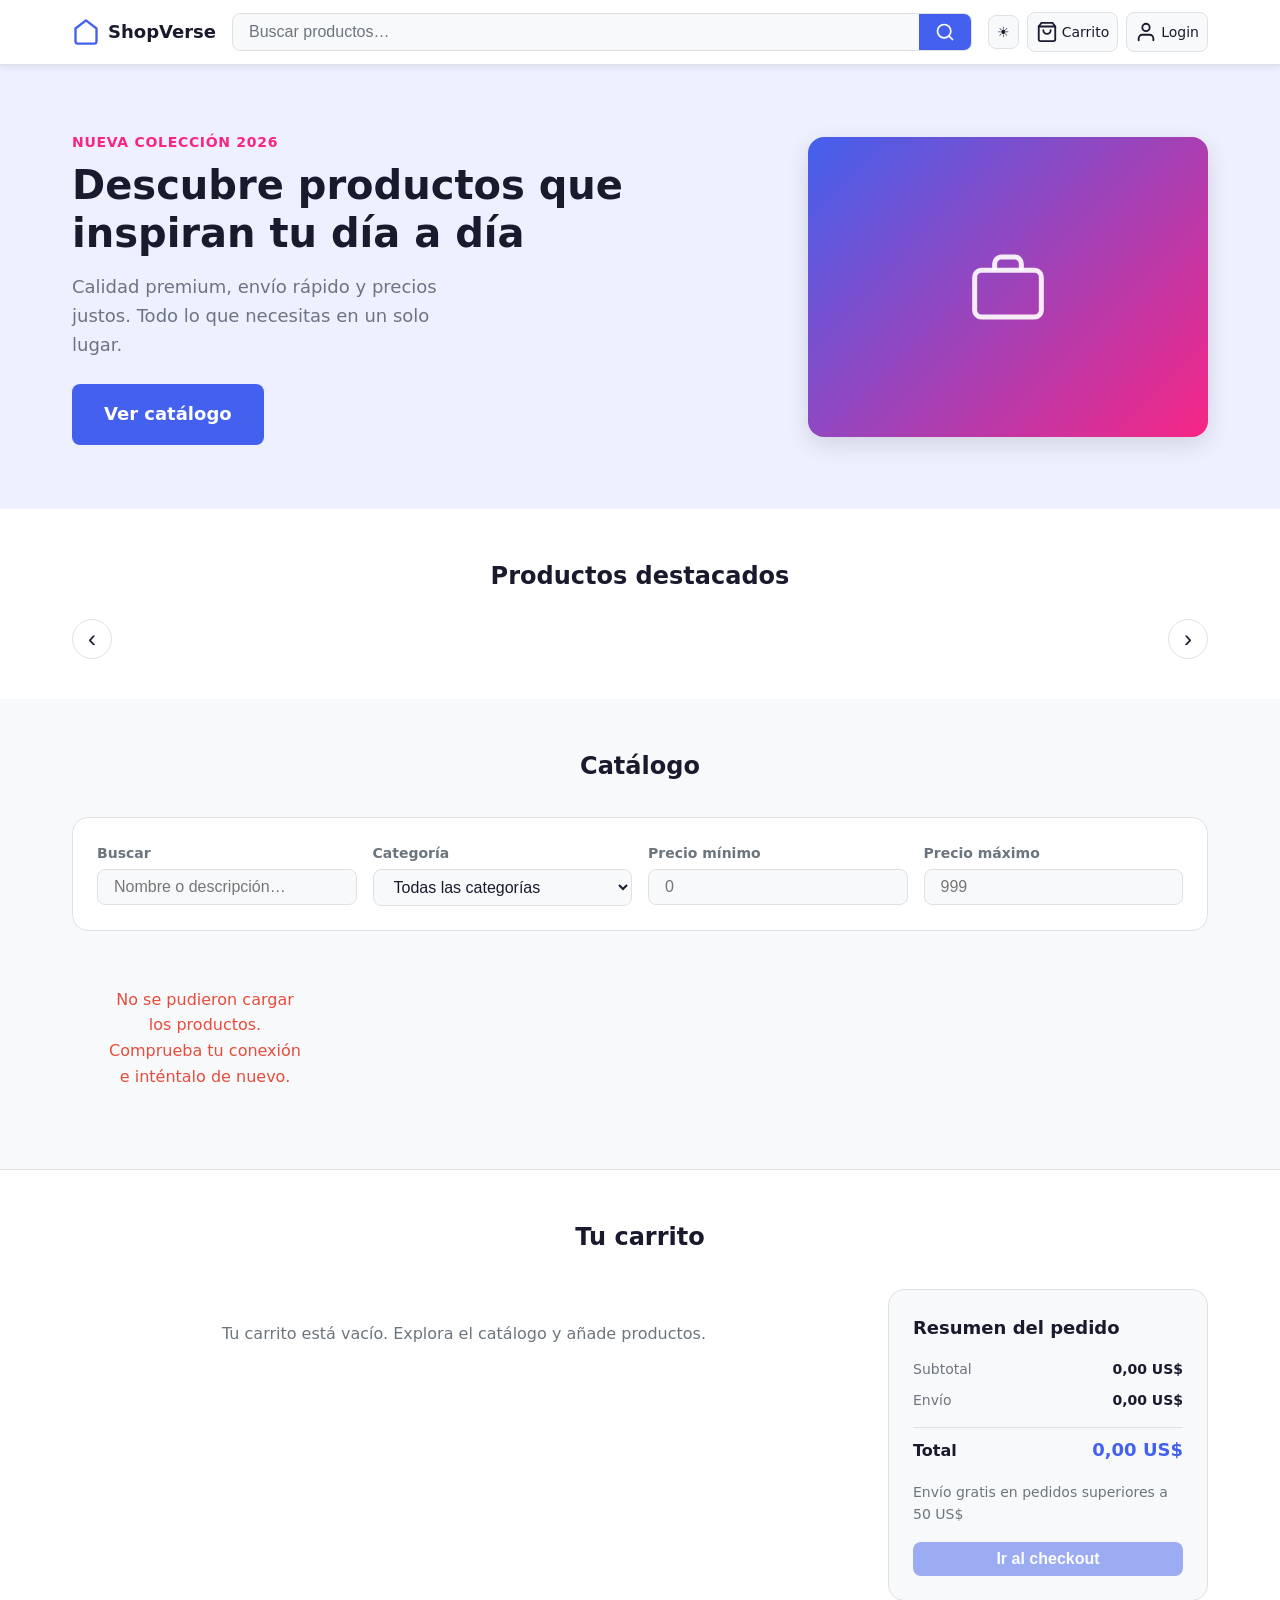
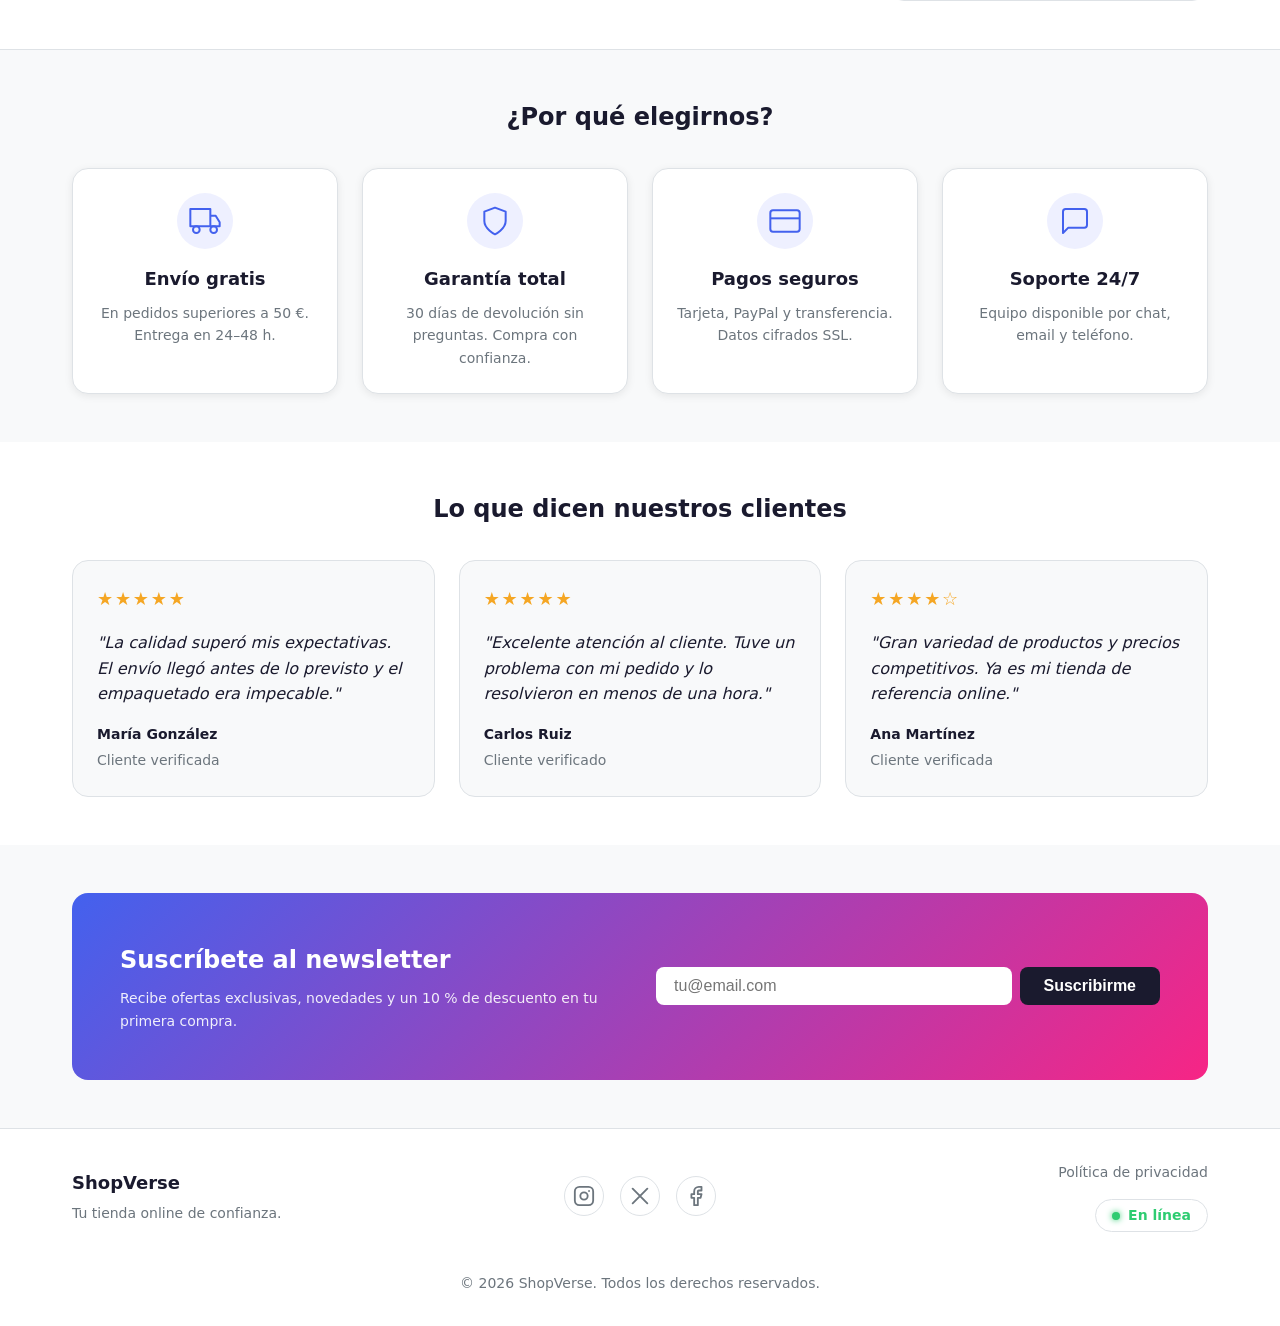
==== commit d9d3622a: "Fixing_Bugs" ====
--- a/index.html
+++ b/index.html
@@ -11,6 +11,7 @@
     })();
   </script>
   <link rel="stylesheet" href="styles.css">
+  <!-- Service Worker deshabilitado temporalmente para depuración (registro comentado en theme.js) -->
   <script src="theme.js" defer></script>
   <script src="data.js" defer></script>
   <script src="auth.js" defer></script>
--- a/styles.css
+++ b/styles.css
@@ -655,17 +655,20 @@
 }
 
 .carousel__track {
-  display: grid;
-  grid-template-columns: 1fr;
+  display: flex;
+  overflow-x: auto;
+  scroll-snap-type: x mandatory;
   gap: var(--space-md);
-}
-
+  padding-bottom: var(--space-sm);
+  scrollbar-width: none; /* Oculta la barra en Firefox */
+}
+.carousel__track::-webkit-scrollbar {
+  display: none; /* Oculta la barra en Chrome/Safari */
+}
 .carousel__slide {
-  display: none;
-}
-
-.carousel__slide--active {
-  display: block;
+  display: block; /* Sobrescribe el display:none que tenías */
+  flex: 0 0 280px; /* Ancho fijo para cada tarjeta */
+  scroll-snap-align: start;
 }
 
 .carousel__btn {
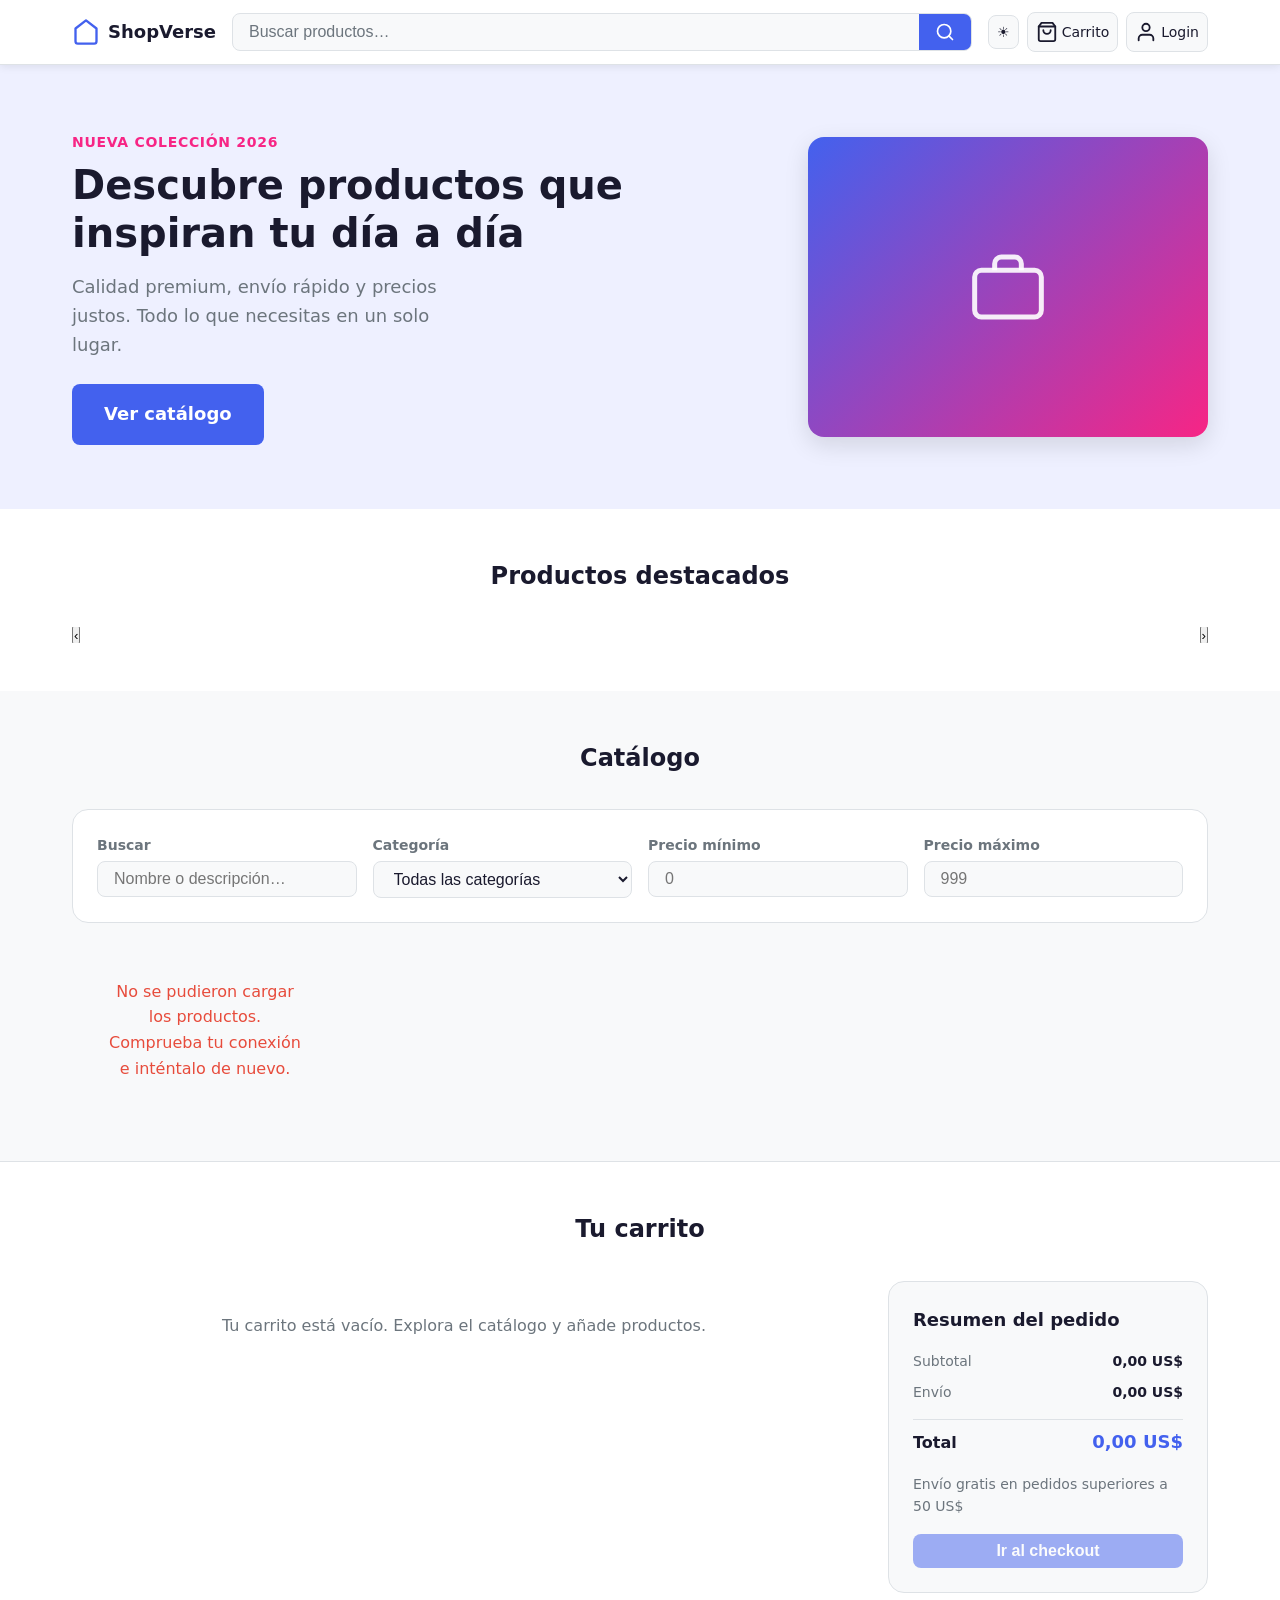
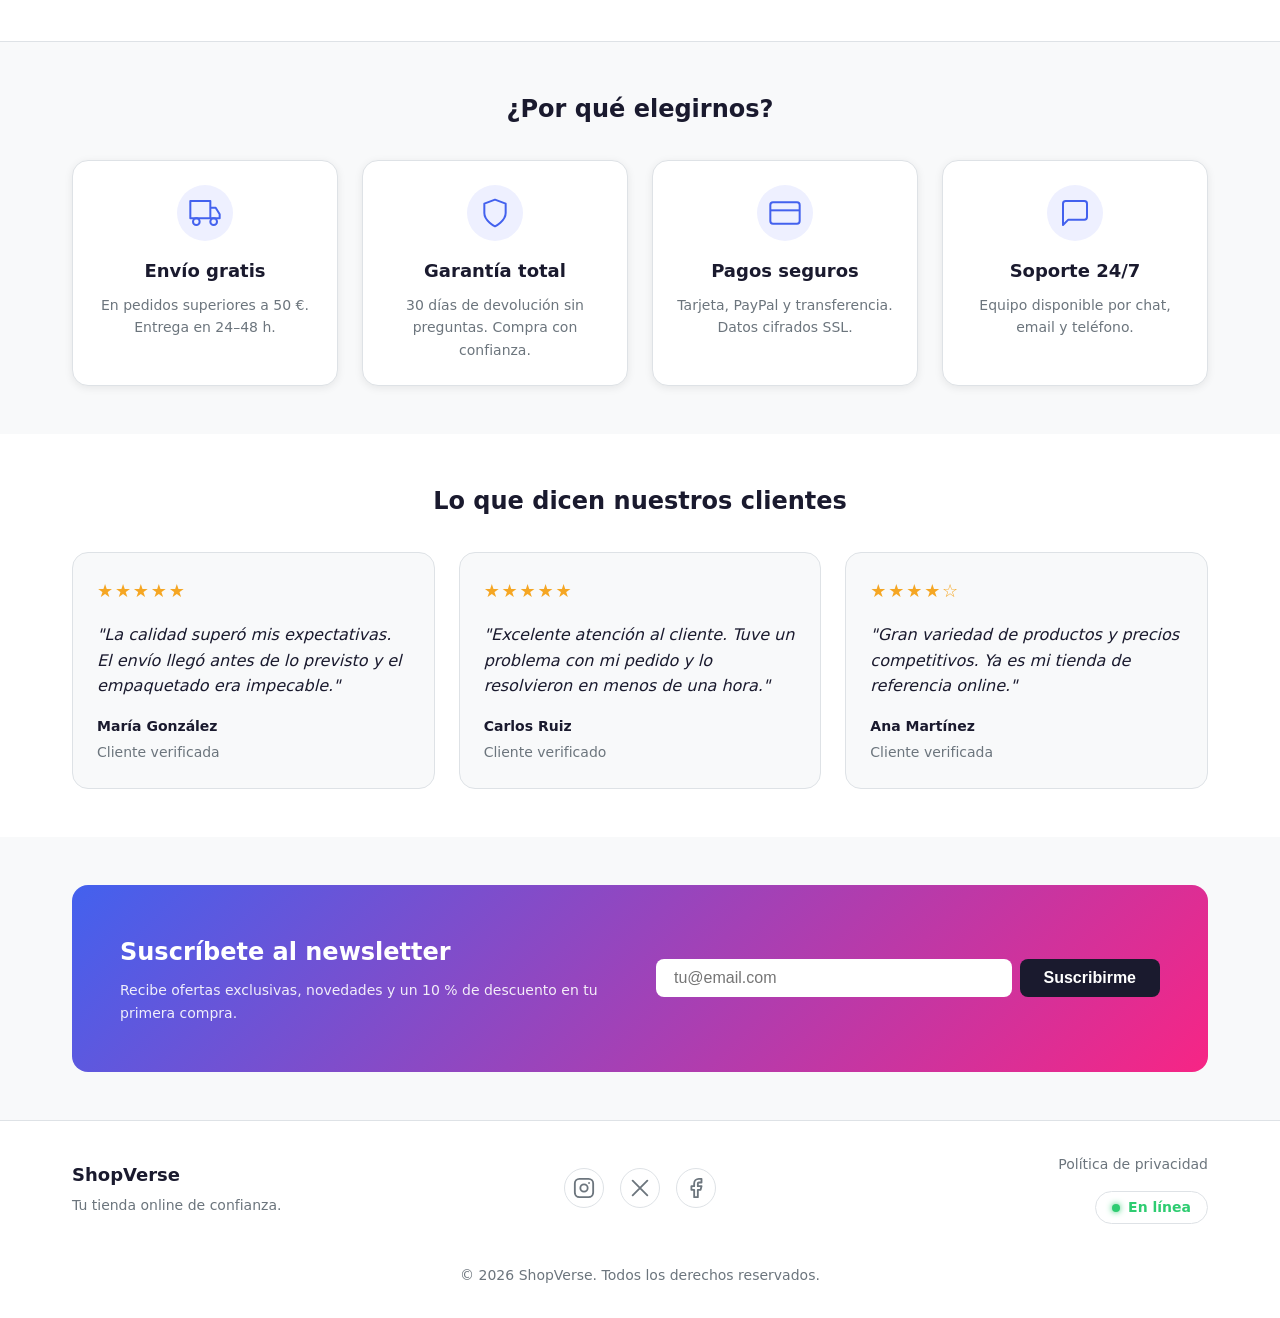
==== commit 9e4e8591: "fix: carrusel translateX y modal sin desbordamiento Co-authored-by: Cursor <cursoragent@cursor.com>" ====
--- a/index.html
+++ b/index.html
@@ -182,43 +182,6 @@
       </div>
     </section>
 
-    <div class="cart-checkout" id="cart-checkout" hidden aria-hidden="true" role="dialog" aria-modal="true" aria-labelledby="cart-checkout-title">
-      <div class="cart-checkout__backdrop" id="cart-checkout-backdrop"></div>
-      <div class="cart-checkout__panel">
-        <header class="cart-checkout__header">
-          <h2 class="cart-checkout__title" id="cart-checkout-title">Pasarela de pago</h2>
-          <button type="button" class="cart-checkout__close" id="cart-checkout-close" aria-label="Cerrar">×</button>
-        </header>
-
-        <p class="cart-checkout__hint">Simulación educativa — no se procesan pagos reales.</p>
-
-        <div class="cart-checkout__alert auth-alert auth-alert--error" id="cart-checkout-alert" hidden role="alert"></div>
-        <div class="cart-checkout__success" id="cart-checkout-success" hidden></div>
-
-        <form class="cart-checkout__form" id="cart-checkout-form" novalidate>
-          <div class="cart-checkout__field">
-            <label for="card-name">Titular de la tarjeta</label>
-            <input type="text" id="card-name" name="cardName" autocomplete="cc-name" placeholder="Como aparece en la tarjeta" required>
-          </div>
-          <div class="cart-checkout__field">
-            <label for="card-number">Número de tarjeta</label>
-            <input type="text" id="card-number" name="cardNumber" inputmode="numeric" autocomplete="cc-number" placeholder="1234 5678 9012 3456" required>
-          </div>
-          <div class="cart-checkout__row">
-            <div class="cart-checkout__field">
-              <label for="card-expiry">Caducidad</label>
-              <input type="text" id="card-expiry" name="cardExpiry" inputmode="numeric" autocomplete="cc-exp" placeholder="MM/AA" required>
-            </div>
-            <div class="cart-checkout__field">
-              <label for="card-cvv">CVV</label>
-              <input type="text" id="card-cvv" name="cardCvv" inputmode="numeric" autocomplete="cc-csc" placeholder="123" required>
-            </div>
-          </div>
-          <button type="submit" class="btn btn--primary cart-checkout__submit">Confirmar pago</button>
-        </form>
-      </div>
-    </div>
-
     <section class="benefits" aria-labelledby="benefits-title">
       <div class="container">
         <h2 class="section-title" id="benefits-title">¿Por qué elegirnos?</h2>
@@ -335,6 +298,43 @@
     </section>
   </main>
 
+  <div class="cart-checkout" id="cart-checkout" hidden aria-hidden="true" role="dialog" aria-modal="true" aria-labelledby="cart-checkout-title">
+    <div class="cart-checkout__backdrop" id="cart-checkout-backdrop"></div>
+    <div class="cart-checkout__panel">
+      <header class="cart-checkout__header">
+        <h2 class="cart-checkout__title" id="cart-checkout-title">Pasarela de pago</h2>
+        <button type="button" class="cart-checkout__close" id="cart-checkout-close" aria-label="Cerrar">×</button>
+      </header>
+
+      <p class="cart-checkout__hint">Simulación educativa — no se procesan pagos reales.</p>
+
+      <div class="cart-checkout__alert auth-alert auth-alert--error" id="cart-checkout-alert" hidden role="alert"></div>
+      <div class="cart-checkout__success" id="cart-checkout-success" hidden></div>
+
+      <form class="cart-checkout__form" id="cart-checkout-form" novalidate>
+        <div class="cart-checkout__field">
+          <label for="card-name">Titular de la tarjeta</label>
+          <input type="text" id="card-name" name="cardName" autocomplete="cc-name" placeholder="Como aparece en la tarjeta" required>
+        </div>
+        <div class="cart-checkout__field">
+          <label for="card-number">Número de tarjeta</label>
+          <input type="text" id="card-number" name="cardNumber" inputmode="numeric" autocomplete="cc-number" placeholder="1234 5678 9012 3456" required>
+        </div>
+        <div class="cart-checkout__row">
+          <div class="cart-checkout__field">
+            <label for="card-expiry">Caducidad</label>
+            <input type="text" id="card-expiry" name="cardExpiry" inputmode="numeric" autocomplete="cc-exp" placeholder="MM/AA" required>
+          </div>
+          <div class="cart-checkout__field">
+            <label for="card-cvv">CVV</label>
+            <input type="text" id="card-cvv" name="cardCvv" inputmode="numeric" autocomplete="cc-csc" placeholder="123" required>
+          </div>
+        </div>
+        <button type="submit" class="btn btn--primary cart-checkout__submit">Confirmar pago</button>
+      </form>
+    </div>
+  </div>
+
   <footer class="site-footer">
     <div class="site-footer__inner container">
       <div class="site-footer__brand">
--- a/styles.css
+++ b/styles.css
@@ -647,6 +647,7 @@
   flex-direction: column;
   align-items: center;
   gap: var(--space-md);
+  overflow: hidden;
 }
 
 .carousel__viewport {
@@ -656,19 +657,8 @@
 
 .carousel__track {
   display: flex;
-  overflow-x: auto;
-  scroll-snap-type: x mandatory;
-  gap: var(--space-md);
-  padding-bottom: var(--space-sm);
-  scrollbar-width: none; /* Oculta la barra en Firefox */
-}
-.carousel__track::-webkit-scrollbar {
-  display: none; /* Oculta la barra en Chrome/Safari */
-}
-.carousel__slide {
-  display: block; /* Sobrescribe el display:none que tenías */
-  flex: 0 0 280px; /* Ancho fijo para cada tarjeta */
-  scroll-snap-align: start;
+  transition: transform 0.5s ease-in-out;
+  will-change: transform;
 }
 
 .carousel__btn {
@@ -676,16 +666,12 @@
   top: 50%;
   transform: translateY(-50%);
   z-index: 2;
-  width: 2.5rem;
-  height: 2.5rem;
-  border: 1px solid var(--color-border);
-  border-radius: 50%;
-  background-color: var(--color-surface);
-  color: var(--color-text);
-  font-size: var(--font-size-xl);
-  line-height: 1;
-  cursor: pointer;
-  transition: background-color var(--transition), border-color var(--transition);
+}
+
+.carousel__slide {
+  flex: 0 0 100%;
+  min-width: 0;
+  display: block;
 }
 
 .carousel__btn:hover {
@@ -1593,9 +1579,12 @@
 
 .product-card__add-btn {
   width: 100%;
-  margin-top: var(--space-sm);
-  font-size: var(--font-size-sm);
-  padding-block: var(--space-xs);
+  margin-top: auto;
+  padding: 10px;
+  font-size: var(--font-size-sm);
+  cursor: pointer;
+  border: none;
+  border-radius: 4px;
 }
 
 .product-card__add-btn--added {
@@ -1619,6 +1608,8 @@
   align-items: center;
   justify-content: center;
   padding: var(--space-md);
+  overflow: hidden;
+  isolation: isolate;
 }
 
 .cart-checkout[hidden] {
@@ -1628,14 +1619,17 @@
 .cart-checkout__backdrop {
   position: absolute;
   inset: 0;
+  z-index: 0;
   background-color: rgba(0, 0, 0, 0.5);
 }
 
 .cart-checkout__panel {
   position: relative;
+  z-index: 1;
   width: 100%;
   max-width: 28rem;
   max-height: 90vh;
+  overflow: hidden;
   overflow-y: auto;
   padding: var(--space-lg);
   background-color: var(--color-surface);
